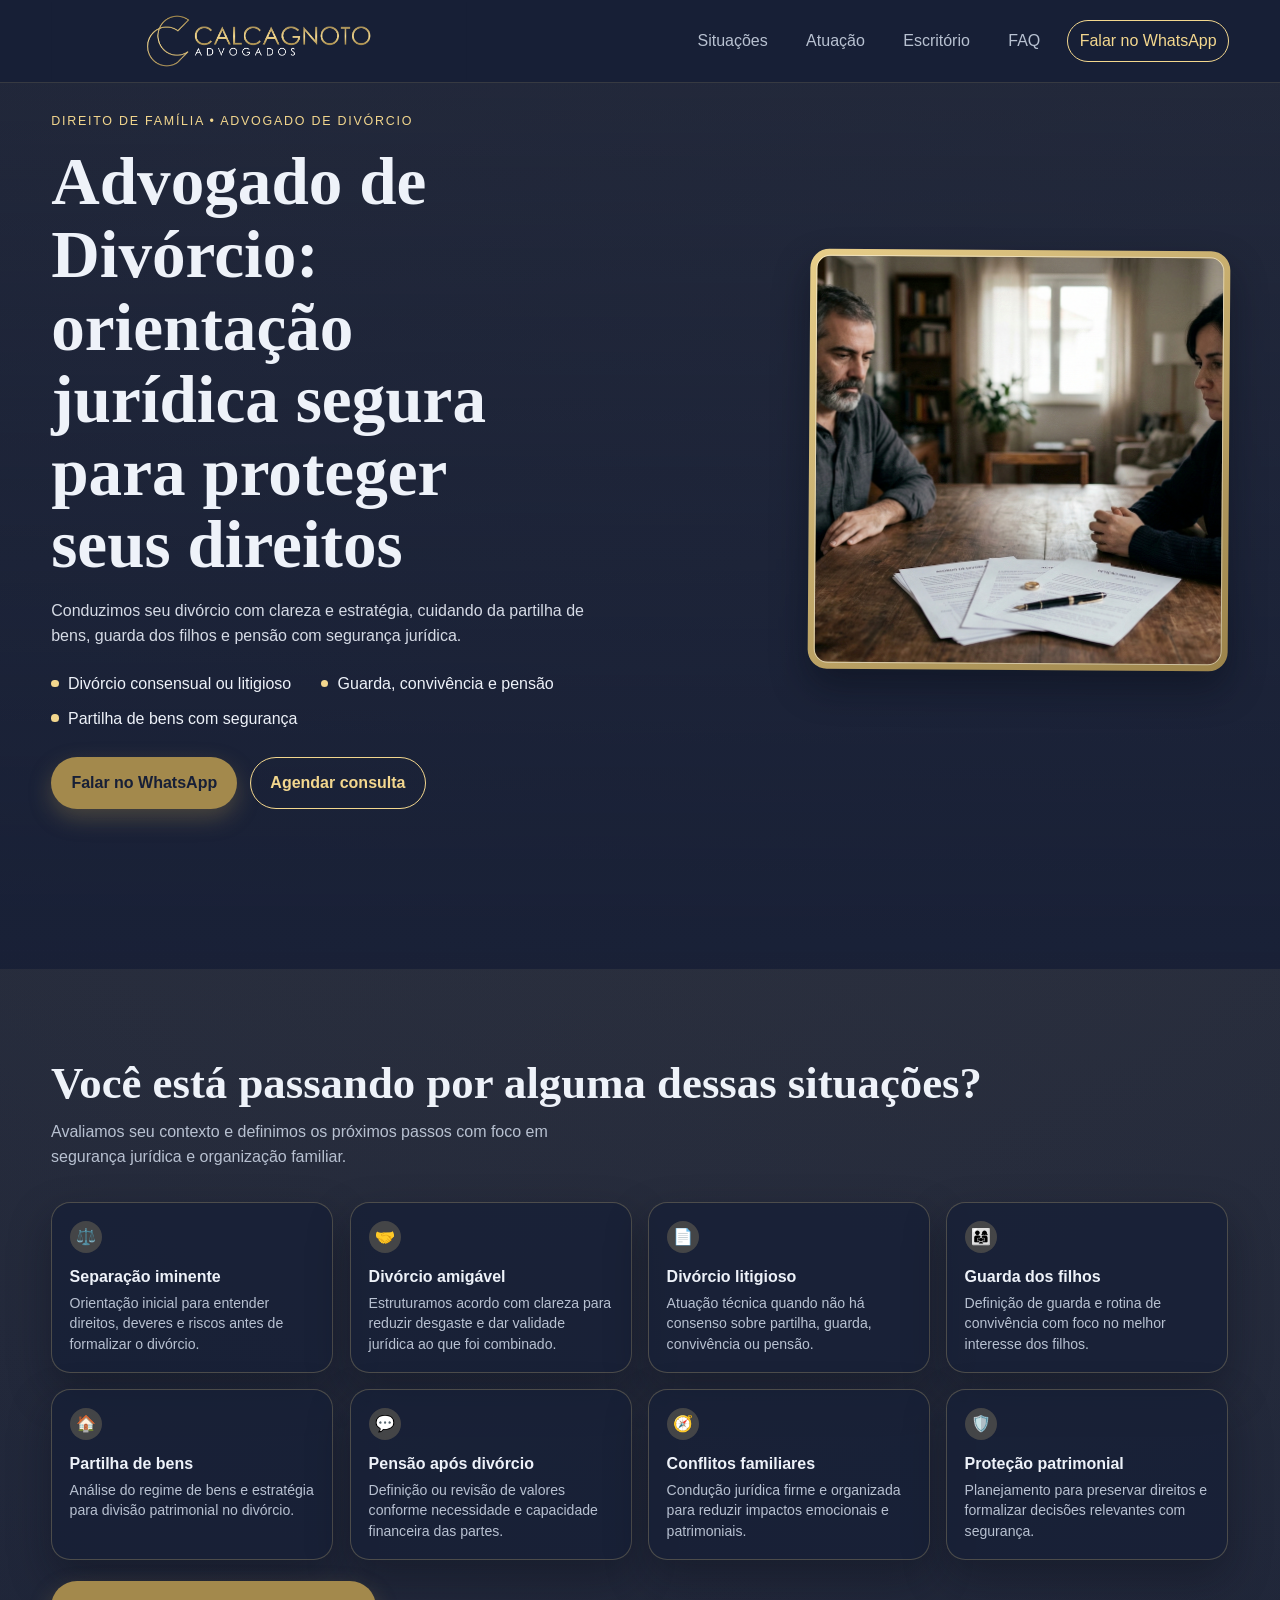
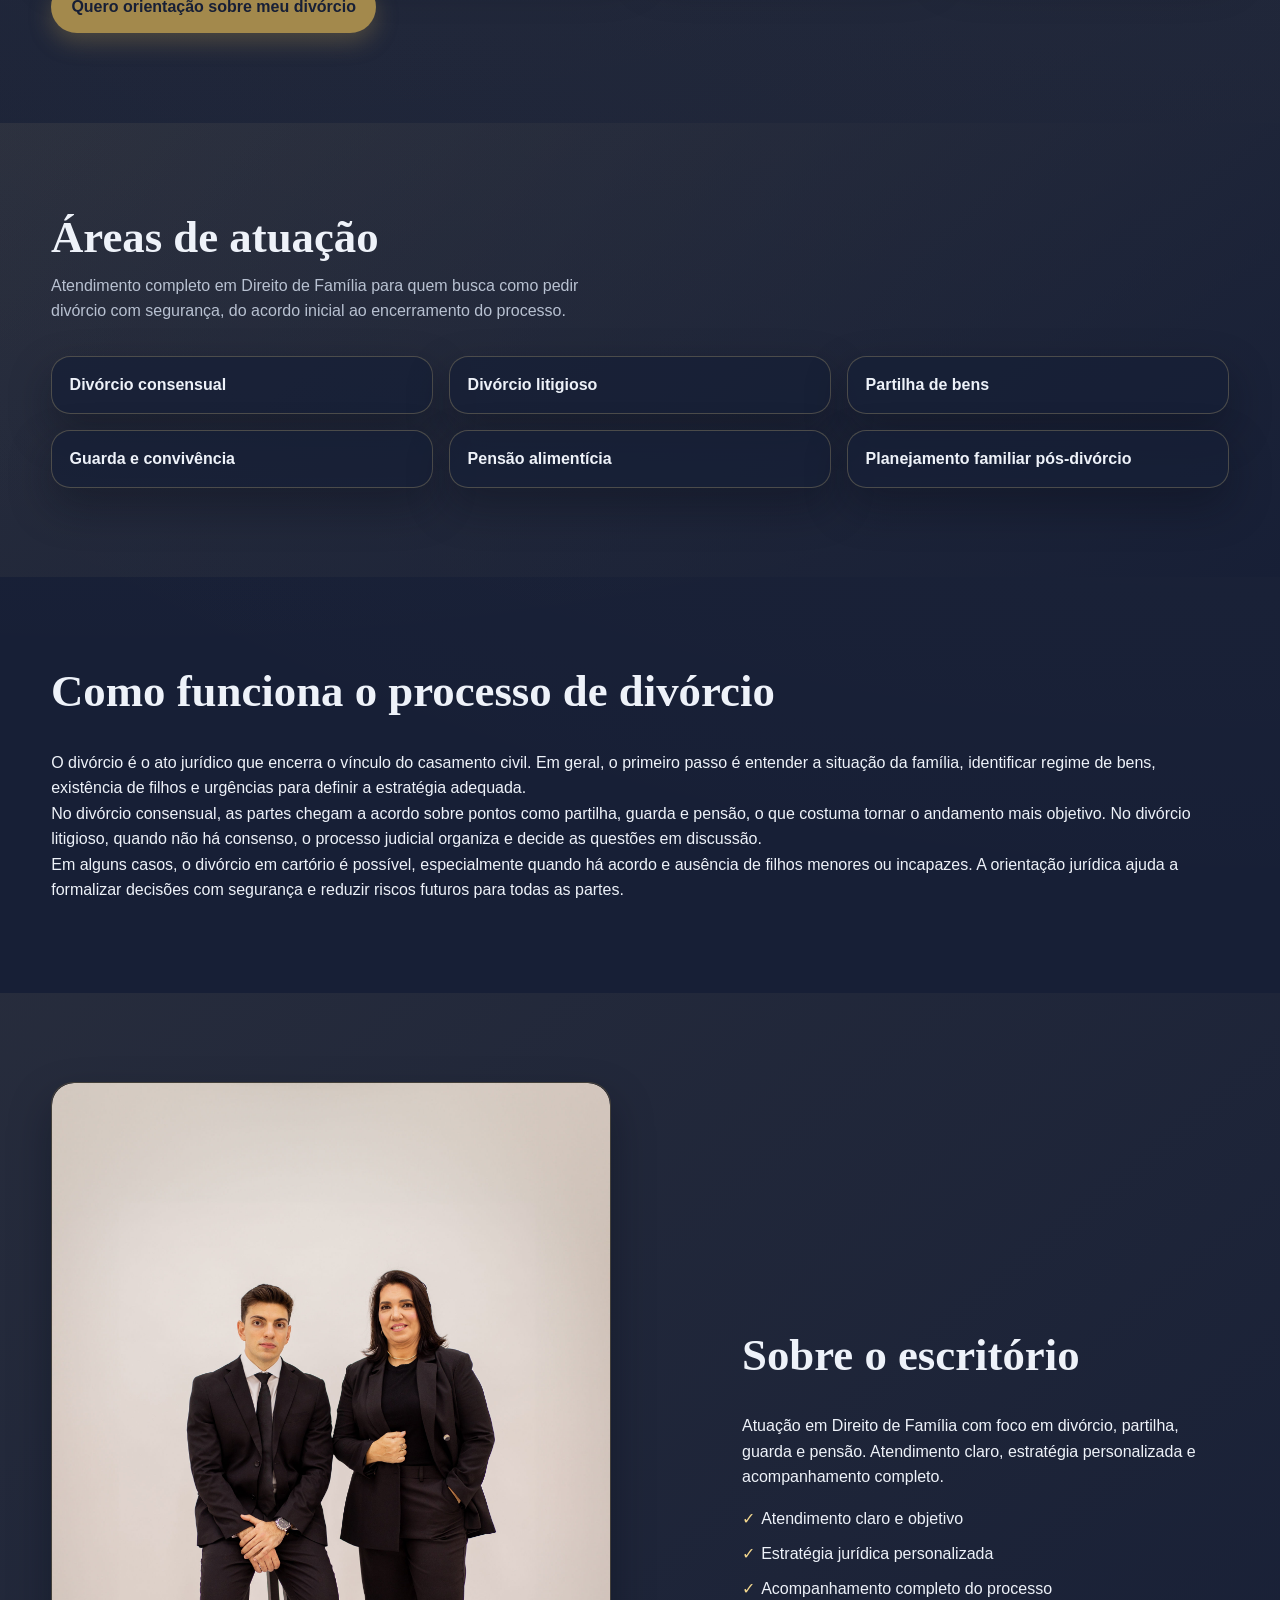
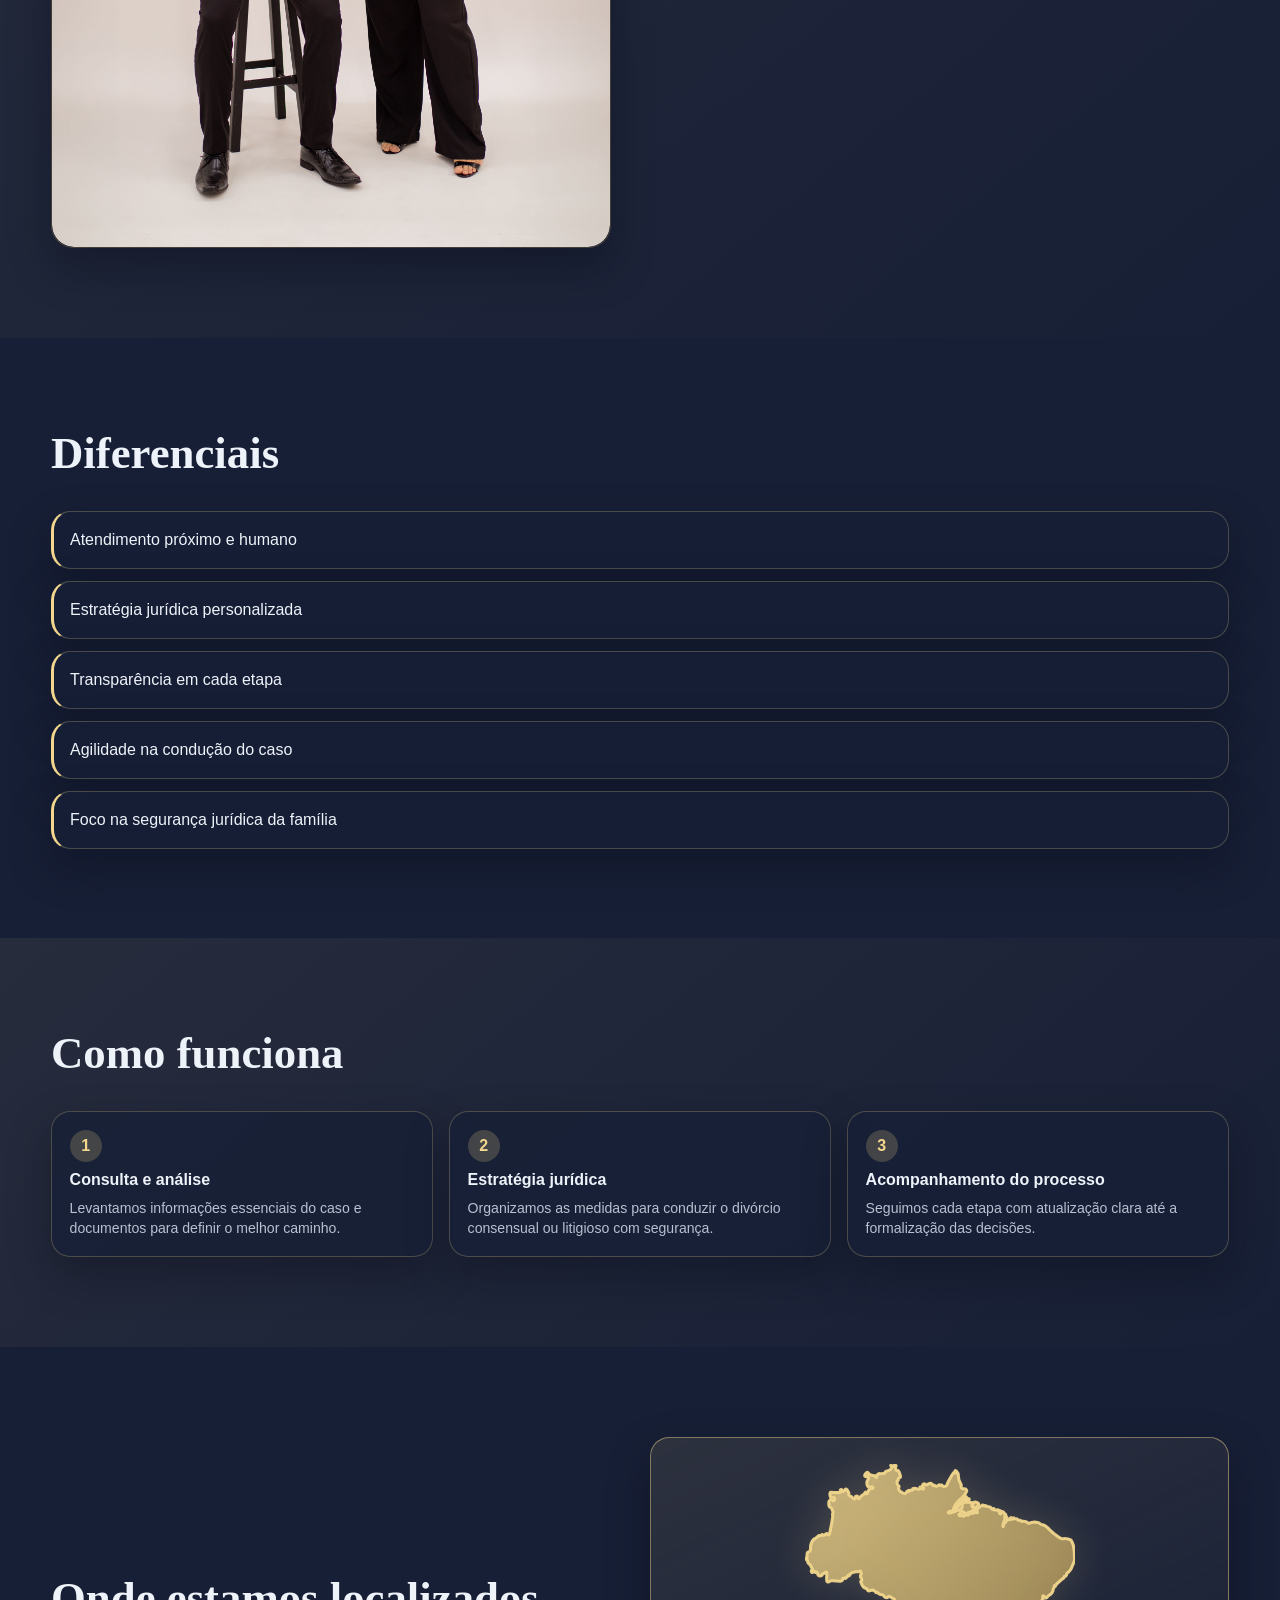
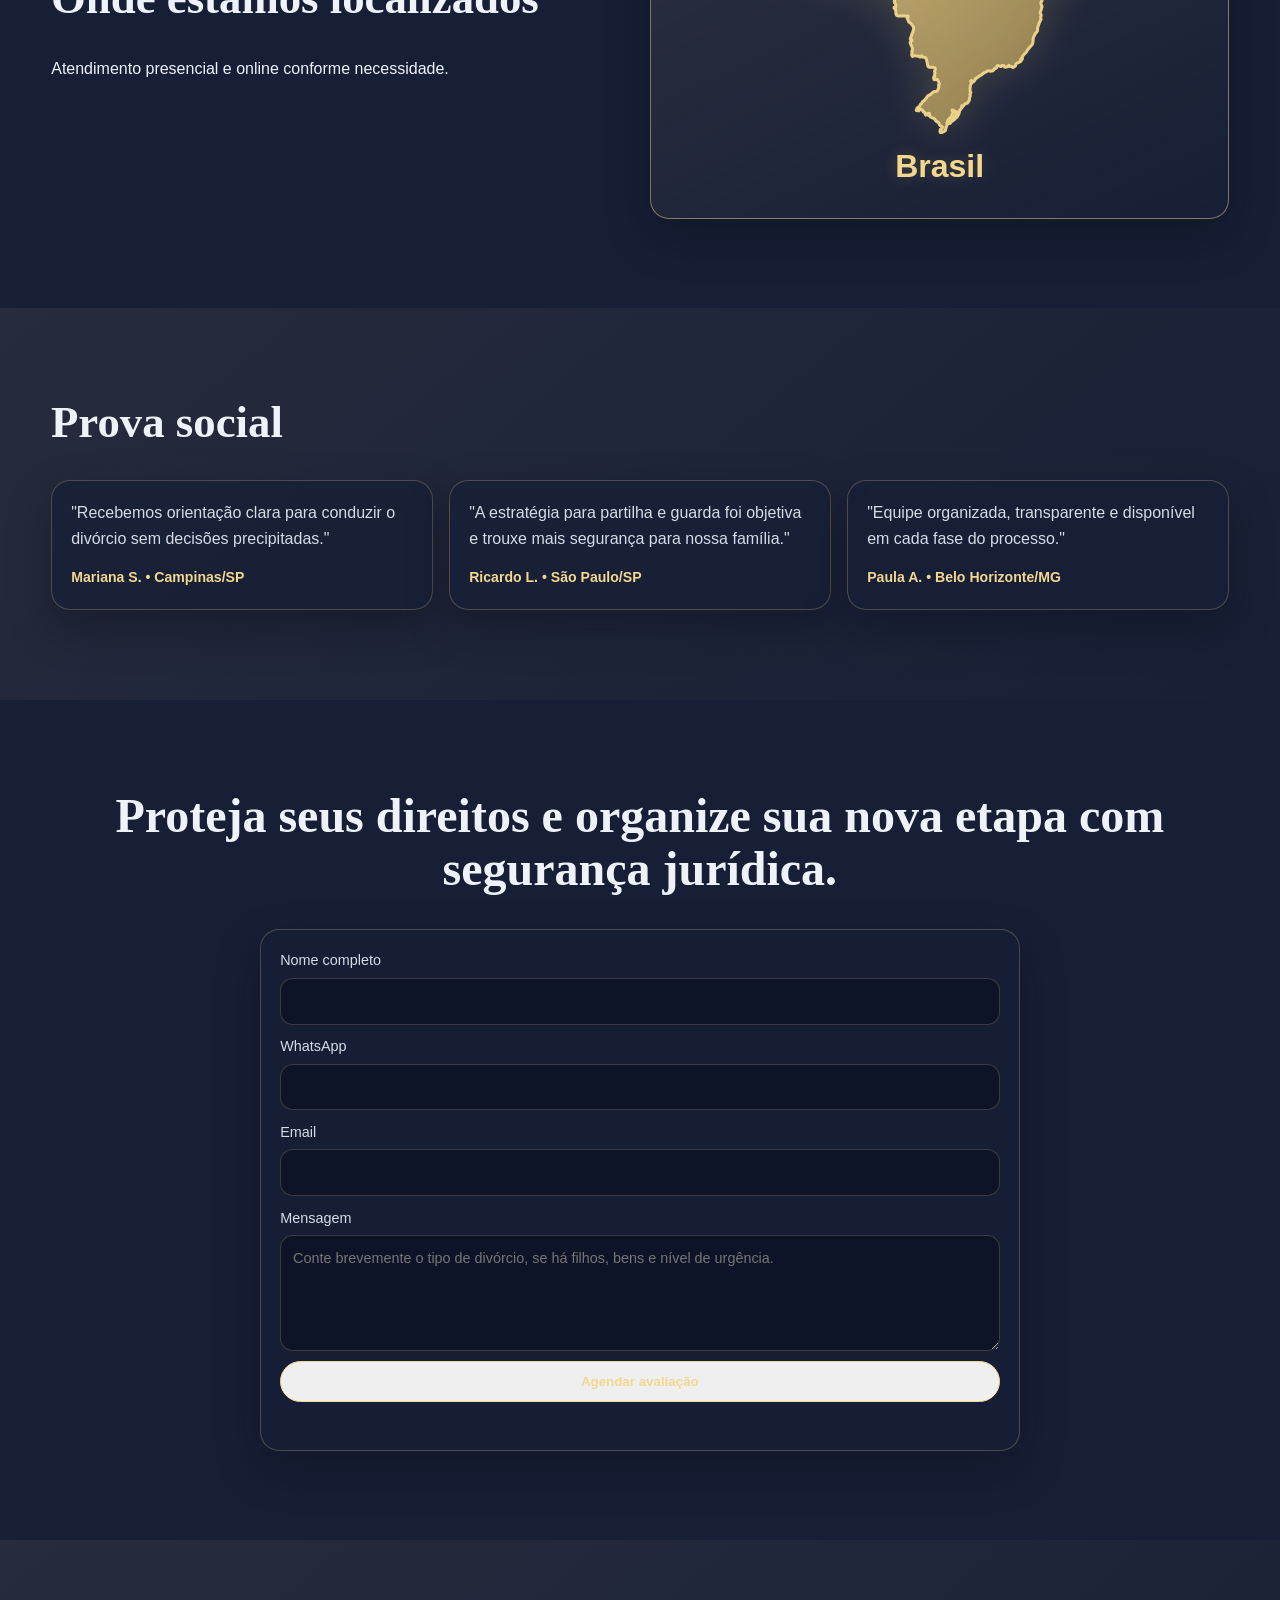
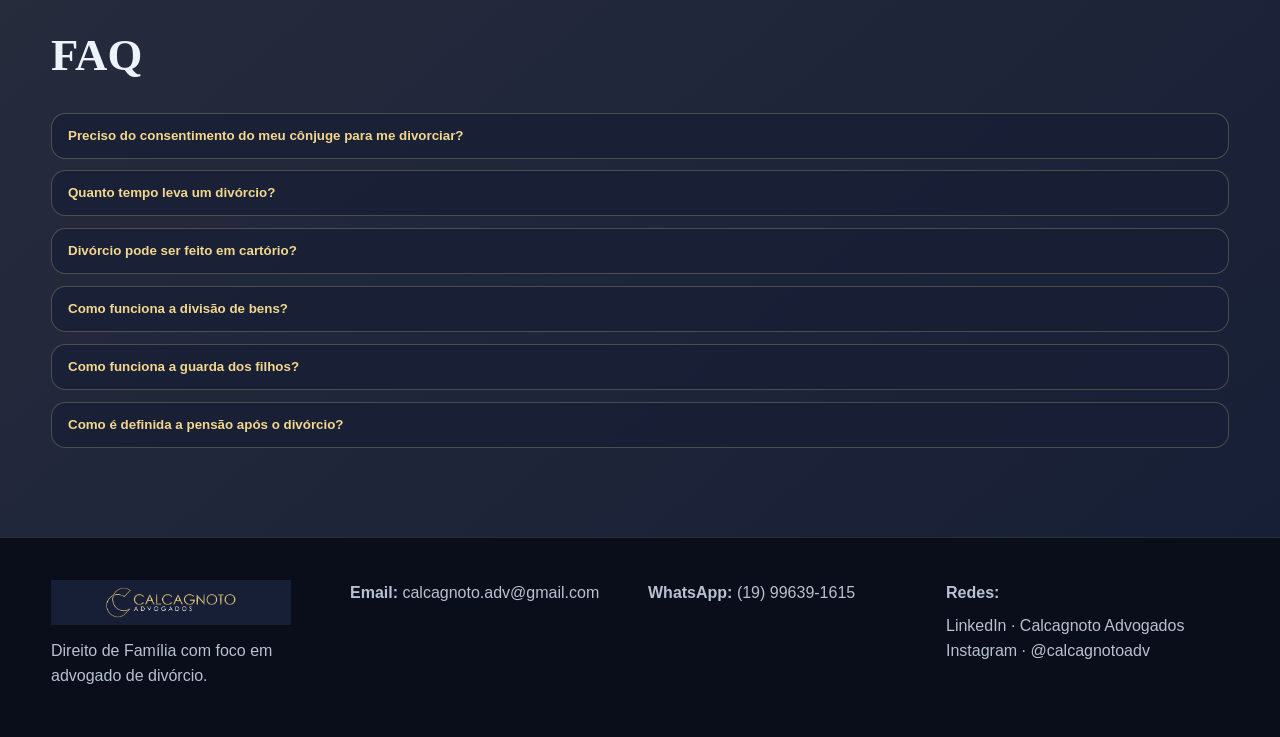
==== advogado-divorcio/index.html @ 90127b4d "feat: converter landing para advogado de divorcio" ====
<!DOCTYPE html>
<html lang="pt-BR">
<head>
  <meta charset="UTF-8" />
  <meta name="viewport" content="width=device-width, initial-scale=1.0" />
  <title>Advogado de Divórcio | Consensual e Litigioso | Calcagnoto Advogados</title>
  <meta name="description" content="Precisa de advogado de divórcio? Atuamos em divórcio consensual e litigioso, partilha de bens, guarda dos filhos e pensão. Orientação jurídica clara e estratégica." />
  <meta name="robots" content="index, follow" />
  <link rel="canonical" href="https://calcagnoto-pensao.vercel.app/advogado-divorcio" />

  <meta property="og:title" content="Advogado de Divórcio | Consensual e Litigioso | Calcagnoto Advogados" />
  <meta property="og:description" content="Precisa de advogado de divórcio? Atuamos em divórcio consensual e litigioso, partilha de bens, guarda dos filhos e pensão. Orientação jurídica clara e estratégica." />
  <meta property="og:type" content="website" />
  <meta property="og:url" content="https://calcagnoto-pensao.vercel.app/advogado-divorcio" />
  <meta property="og:site_name" content="Calcagnoto Advogados" />
  <meta property="og:image" content="https://calcagnoto-pensao.vercel.app/assets/og-logo.png?v=2" />
  <meta property="og:image:secure_url" content="https://calcagnoto-pensao.vercel.app/assets/og-logo.png?v=2" />
  <meta property="og:image:type" content="image/png" />
  <meta property="og:image:width" content="1200" />
  <meta property="og:image:height" content="630" />
  <meta property="og:image:alt" content="advogado de divórcio e direito de família" />

  <meta name="twitter:card" content="summary_large_image" />
  <meta name="twitter:title" content="Advogado de Divórcio | Consensual e Litigioso | Calcagnoto Advogados" />
  <meta name="twitter:description" content="Precisa de advogado de divórcio? Atuamos em divórcio consensual e litigioso, partilha de bens, guarda dos filhos e pensão. Orientação jurídica clara e estratégica." />
  <meta name="twitter:image" content="https://calcagnoto-pensao.vercel.app/assets/og-logo.png?v=2" />

  <script type="application/ld+json">
    {
      "@context": "https://schema.org",
      "@type": "LegalService",
      "name": "Calcagnoto Advogados",
      "url": "https://calcagnoto-pensao.vercel.app/advogado-divorcio",
      "image": "https://calcagnoto-pensao.vercel.app/assets/og-logo.png?v=2",
      "areaServed": "Brasil",
      "serviceType": [
        "Direito de Família",
        "Advogado de Divórcio"
      ],
      "telephone": "+55-19-99639-1615",
      "sameAs": [
        "https://www.linkedin.com/company/calcagnoto-advogados/",
        "https://www.instagram.com/calcagnotoadv/"
      ]
    }
  </script>
  <script type="application/ld+json">
    {
      "@context": "https://schema.org",
      "@type": "FAQPage",
      "mainEntity": [
        {
          "@type": "Question",
          "name": "Preciso do consentimento do meu cônjuge para me divorciar?",
          "acceptedAnswer": {
            "@type": "Answer",
            "text": "Não. No Brasil, ninguém é obrigado a permanecer casado. Mesmo sem acordo da outra parte, o divórcio pode ser solicitado judicialmente."
          }
        },
        {
          "@type": "Question",
          "name": "Quanto tempo leva um divórcio?",
          "acceptedAnswer": {
            "@type": "Answer",
            "text": "O prazo varia conforme o caso. Divórcio consensual costuma ser mais rápido, enquanto o litigioso pode levar mais tempo por envolver discussões sobre bens, guarda ou pensão."
          }
        },
        {
          "@type": "Question",
          "name": "Divórcio pode ser feito em cartório?",
          "acceptedAnswer": {
            "@type": "Answer",
            "text": "Sim, o divórcio em cartório é possível quando há consenso e não existem filhos menores ou incapazes. Ainda assim, a orientação jurídica ajuda a formalizar o acordo com segurança."
          }
        },
        {
          "@type": "Question",
          "name": "Como funciona a divisão de bens?",
          "acceptedAnswer": {
            "@type": "Answer",
            "text": "A partilha de bens no divórcio depende do regime de bens do casamento e do patrimônio adquirido. Cada situação exige análise documental e estratégia adequada."
          }
        },
        {
          "@type": "Question",
          "name": "Como funciona a guarda dos filhos?",
          "acceptedAnswer": {
            "@type": "Answer",
            "text": "A guarda dos filhos no divórcio é definida com foco no melhor interesse da criança. Podem ser fixadas regras de convivência, responsabilidades e rotina familiar."
          }
        },
        {
          "@type": "Question",
          "name": "Como é definida a pensão após o divórcio?",
          "acceptedAnswer": {
            "@type": "Answer",
            "text": "A pensão alimentícia após divórcio considera necessidade de quem recebe e possibilidade de quem paga. O valor pode ser definido por acordo ou decisão judicial."
          }
        }
      ]
    }
  </script>

  <link rel="icon" type="image/png" href="/assets/logo-c.png" />
  <link rel="shortcut icon" href="/assets/logo-c.png" />
  <link rel="apple-touch-icon" href="/assets/logo-c.png" />
  <link rel="stylesheet" href="/styles.css" />
</head>
<body>
  <header class="site-header" id="siteHeader">
    <div class="container header-inner">
      <a class="logo" href="#hero" aria-label="Calcagnoto Advogados">
        <img src="/assets/CAPA LOGO 1Ativo 4LOGO BRANCA FUNDO AZUL.png" alt="Calcagnoto Advogados" width="1501" height="280" onerror="this.onerror=null;this.src='/assets/logo-full.svg';" />
      </a>
      <button class="menu-toggle" id="menuToggle" aria-label="Abrir menu">Menu</button>
      <nav class="site-nav" id="siteNav" aria-label="Navegação principal">
        <a href="#situacoes">Situações</a>
        <a href="#atuacao">Atuação</a>
        <a href="#sobre">Escritório</a>
        <a href="#faq">FAQ</a>
        <a class="nav-cta" href="https://wa.me/5519996391615" target="_blank" rel="noopener">Falar no WhatsApp</a>
      </nav>
    </div>
  </header>

  <main>
    <section id="hero" class="hero section">
      <picture class="hero-media">
        <source type="image/webp" srcset="https://images.unsplash.com/photo-1454165804606-c3d57bc86b40?auto=format&fit=crop&w=1800&q=80&fm=webp" />
        <source type="image/jpeg" srcset="https://images.unsplash.com/photo-1454165804606-c3d57bc86b40?auto=format&fit=crop&w=1800&q=80" />
        <img src="https://images.unsplash.com/photo-1454165804606-c3d57bc86b40?auto=format&fit=crop&w=1800&q=80" alt="orientação jurídica para divórcio e partilha de bens" width="1800" height="1200" fetchpriority="high" decoding="async" />
      </picture>
      <div class="hero-overlay"></div>
      <div class="container hero-content">
        <div class="hero-copy">
          <p class="hero-kicker">Direito de Família • Advogado de Divórcio</p>
          <h1>Advogado de Divórcio: orientação jurídica segura para proteger seus direitos</h1>
          <p class="hero-subtitle">Conduzimos seu divórcio com clareza e estratégia, cuidando da partilha de bens, guarda dos filhos e pensão com segurança jurídica.</p>
          <ul class="hero-list">
            <li>Divórcio consensual ou litigioso</li>
            <li>Guarda, convivência e pensão</li>
            <li>Partilha de bens com segurança</li>
          </ul>
          <div class="hero-actions">
            <a class="btn btn-primary" href="https://wa.me/5519996391615" target="_blank" rel="noopener"><span>Falar no WhatsApp</span></a>
            <a class="btn btn-outline" href="#contato"><span>Agendar consulta</span></a>
          </div>
        </div>
        <aside class="hero-side">
          <img src="/assets/Divorcio.png" alt="consulta com advogado de divórcio e direito de família" width="1414" height="827" loading="lazy" decoding="async" onerror="this.onerror=null;this.src='/assets/foto-equipe.jpg';" />
        </aside>
      </div>
    </section>

    <section id="situacoes" class="section">
      <div class="container">
        <div class="section-head">
          <h2>Você está passando por alguma dessas situações?</h2>
          <p>Avaliamos seu contexto e definimos os próximos passos com foco em segurança jurídica e organização familiar.</p>
        </div>
        <div class="situations-grid">
          <article class="icon-card">
            <span>⚖️</span>
            <h3>Separação iminente</h3>
            <p>Orientação inicial para entender direitos, deveres e riscos antes de formalizar o divórcio.</p>
          </article>
          <article class="icon-card">
            <span>🤝</span>
            <h3>Divórcio amigável</h3>
            <p>Estruturamos acordo com clareza para reduzir desgaste e dar validade jurídica ao que foi combinado.</p>
          </article>
          <article class="icon-card">
            <span>📄</span>
            <h3>Divórcio litigioso</h3>
            <p>Atuação técnica quando não há consenso sobre partilha, guarda, convivência ou pensão.</p>
          </article>
          <article class="icon-card">
            <span>👨‍👩‍👧</span>
            <h3>Guarda dos filhos</h3>
            <p>Definição de guarda e rotina de convivência com foco no melhor interesse dos filhos.</p>
          </article>
          <article class="icon-card">
            <span>🏠</span>
            <h3>Partilha de bens</h3>
            <p>Análise do regime de bens e estratégia para divisão patrimonial no divórcio.</p>
          </article>
          <article class="icon-card">
            <span>💬</span>
            <h3>Pensão após divórcio</h3>
            <p>Definição ou revisão de valores conforme necessidade e capacidade financeira das partes.</p>
          </article>
          <article class="icon-card">
            <span>🧭</span>
            <h3>Conflitos familiares</h3>
            <p>Condução jurídica firme e organizada para reduzir impactos emocionais e patrimoniais.</p>
          </article>
          <article class="icon-card">
            <span>🛡️</span>
            <h3>Proteção patrimonial</h3>
            <p>Planejamento para preservar direitos e formalizar decisões relevantes com segurança.</p>
          </article>
        </div>
        <div class="section-cta">
          <a class="btn btn-primary" href="https://wa.me/5519996391615" target="_blank" rel="noopener"><span>Quero orientação sobre meu divórcio</span></a>
        </div>
      </div>
    </section>

    <section id="atuacao" class="section section-alt">
      <div class="container">
        <div class="section-head">
          <h2>Áreas de atuação</h2>
          <p>Atendimento completo em Direito de Família para quem busca como pedir divórcio com segurança, do acordo inicial ao encerramento do processo.</p>
        </div>
        <div class="services-grid">
          <article class="info-card"><h3>Divórcio consensual</h3></article>
          <article class="info-card"><h3>Divórcio litigioso</h3></article>
          <article class="info-card"><h3>Partilha de bens</h3></article>
          <article class="info-card"><h3>Guarda e convivência</h3></article>
          <article class="info-card"><h3>Pensão alimentícia</h3></article>
          <article class="info-card"><h3>Planejamento familiar pós-divórcio</h3></article>
        </div>
      </div>
    </section>

    <section id="como-funciona-divorcio" class="section">
      <div class="container">
        <div class="section-head">
          <h2>Como funciona o processo de divórcio</h2>
        </div>
        <p>O divórcio é o ato jurídico que encerra o vínculo do casamento civil. Em geral, o primeiro passo é entender a situação da família, identificar regime de bens, existência de filhos e urgências para definir a estratégia adequada.</p>
        <p>No divórcio consensual, as partes chegam a acordo sobre pontos como partilha, guarda e pensão, o que costuma tornar o andamento mais objetivo. No divórcio litigioso, quando não há consenso, o processo judicial organiza e decide as questões em discussão.</p>
        <p>Em alguns casos, o divórcio em cartório é possível, especialmente quando há acordo e ausência de filhos menores ou incapazes. A orientação jurídica ajuda a formalizar decisões com segurança e reduzir riscos futuros para todas as partes.</p>
      </div>
    </section>

    <section id="sobre" class="section section-alt">
      <div class="container about-grid">
        <div class="about-image">
          <img id="teamPhoto" src="/assets/foto-equipe.jpg" alt="advogado de divórcio e direito de família" width="1080" height="1080" loading="lazy" decoding="async" onerror="this.onerror=null;this.src='https://images.unsplash.com/photo-1521737604893-d14cc237f11d?auto=format&fit=crop&w=1080&q=80';" />
        </div>
        <div class="about-content">
          <div class="section-head">
            <h2>Sobre o escritório</h2>
          </div>
          <p>Atuação em Direito de Família com foco em divórcio, partilha, guarda e pensão. Atendimento claro, estratégia personalizada e acompanhamento completo.</p>
          <ul class="check-list">
            <li>Atendimento claro e objetivo</li>
            <li>Estratégia jurídica personalizada</li>
            <li>Acompanhamento completo do processo</li>
          </ul>
        </div>
      </div>
    </section>

    <section id="diferenciais" class="section">
      <div class="container">
        <div class="section-head">
          <h2>Diferenciais</h2>
        </div>
        <div class="vertical-list">
          <div class="vertical-item">Atendimento próximo e humano</div>
          <div class="vertical-item">Estratégia jurídica personalizada</div>
          <div class="vertical-item">Transparência em cada etapa</div>
          <div class="vertical-item">Agilidade na condução do caso</div>
          <div class="vertical-item">Foco na segurança jurídica da família</div>
        </div>
      </div>
    </section>

    <section id="processo" class="section section-alt">
      <div class="container">
        <div class="section-head">
          <h2>Como funciona</h2>
        </div>
        <div class="steps-grid">
          <article class="step-card">
            <span>1</span>
            <h3>Consulta e análise</h3>
            <p>Levantamos informações essenciais do caso e documentos para definir o melhor caminho.</p>
          </article>
          <article class="step-card">
            <span>2</span>
            <h3>Estratégia jurídica</h3>
            <p>Organizamos as medidas para conduzir o divórcio consensual ou litigioso com segurança.</p>
          </article>
          <article class="step-card">
            <span>3</span>
            <h3>Acompanhamento do processo</h3>
            <p>Seguimos cada etapa com atualização clara até a formalização das decisões.</p>
          </article>
        </div>
      </div>
    </section>

    <section id="abrangencia" class="section">
      <div class="container map-grid">
        <div>
          <div class="section-head">
            <h2>Onde estamos localizados</h2>
          </div>
          <p>Atendimento presencial e online conforme necessidade.</p>
        </div>
        <div class="map-card" aria-hidden="true">
          <img class="map-brasil-img" src="/assets/mapa-brasil.svg" alt="Mapa do Brasil em destaque dourado" width="420" height="420" loading="lazy" decoding="async" />
          <strong>Brasil</strong>
        </div>
      </div>
    </section>

    <section id="depoimentos" class="section section-alt">
      <div class="container">
        <div class="section-head">
          <h2>Prova social</h2>
        </div>
        <div class="testimonials-grid">
          <article class="testimonial-card"><p>"Recebemos orientação clara para conduzir o divórcio sem decisões precipitadas."</p><span>Mariana S. • Campinas/SP</span></article>
          <article class="testimonial-card"><p>"A estratégia para partilha e guarda foi objetiva e trouxe mais segurança para nossa família."</p><span>Ricardo L. • São Paulo/SP</span></article>
          <article class="testimonial-card"><p>"Equipe organizada, transparente e disponível em cada fase do processo."</p><span>Paula A. • Belo Horizonte/MG</span></article>
        </div>
      </div>
    </section>

    <section id="contato" class="section">
      <div class="container cta-final">
        <h2>Proteja seus direitos e organize sua nova etapa com segurança jurídica.</h2>
        <form class="contact-form" id="contactForm" novalidate>
          <label for="nome">Nome completo
            <input id="nome" type="text" name="nome" autocomplete="name" required />
          </label>

          <label for="telefone">WhatsApp
            <input id="telefone" type="tel" name="telefone" autocomplete="tel" required />
          </label>

          <label for="email">Email
            <input id="email" type="email" name="email" autocomplete="email" required />
          </label>

          <label for="mensagem">Mensagem
            <textarea id="mensagem" name="mensagem" rows="4" placeholder="Conte brevemente o tipo de divórcio, se há filhos, bens e nível de urgência."></textarea>
          </label>

          <button class="btn btn-outline" type="submit"><span>Agendar avaliação</span></button>
          <p class="form-feedback" id="formFeedback" role="status"></p>
        </form>
      </div>
    </section>

    <section id="faq" class="section section-alt">
      <div class="container">
        <div class="section-head">
          <h2>FAQ</h2>
        </div>
        <div class="faq-list">
          <article class="faq-item">
            <button class="faq-question" aria-expanded="false">Preciso do consentimento do meu cônjuge para me divorciar?</button>
            <div class="faq-answer"><p>Não. A legislação brasileira permite que qualquer pessoa peça o divórcio mesmo sem concordância da outra parte. Quando não há acordo, o caminho é o divórcio litigioso com condução judicial.</p></div>
          </article>
          <article class="faq-item">
            <button class="faq-question" aria-expanded="false">Quanto tempo leva um divórcio?</button>
            <div class="faq-answer"><p>O prazo depende da complexidade do caso e do nível de consenso entre as partes. Em geral, o divórcio consensual tende a ser mais rápido do que o litigioso.</p></div>
          </article>
          <article class="faq-item">
            <button class="faq-question" aria-expanded="false">Divórcio pode ser feito em cartório?</button>
            <div class="faq-answer"><p>Sim, o divórcio em cartório pode ocorrer quando existe acordo e não há filhos menores ou incapazes. Ainda assim, o suporte jurídico é importante para formalização correta.</p></div>
          </article>
          <article class="faq-item">
            <button class="faq-question" aria-expanded="false">Como funciona a divisão de bens?</button>
            <div class="faq-answer"><p>A partilha de bens no divórcio considera o regime de bens e a documentação de cada patrimônio. A análise técnica evita conflitos e reduz riscos de questionamentos futuros.</p></div>
          </article>
          <article class="faq-item">
            <button class="faq-question" aria-expanded="false">Como funciona a guarda dos filhos?</button>
            <div class="faq-answer"><p>A guarda dos filhos no divórcio é definida de acordo com o melhor interesse da criança. Também são ajustadas regras de convivência, responsabilidades e rotina familiar.</p></div>
          </article>
          <article class="faq-item">
            <button class="faq-question" aria-expanded="false">Como é definida a pensão após o divórcio?</button>
            <div class="faq-answer"><p>A pensão alimentícia após divórcio é calculada com base na necessidade de quem recebe e na possibilidade de quem paga. O valor pode ser fixado por acordo ou decisão judicial.</p></div>
          </article>
        </div>
      </div>
    </section>
  </main>

  <footer class="site-footer">
    <div class="container footer-grid">
      <div>
        <img class="footer-logo" src="/assets/CAPA LOGO 1Ativo 4LOGO BRANCA FUNDO AZUL.png" alt="Calcagnoto Advogados" width="1501" height="280" loading="lazy" decoding="async" onerror="this.onerror=null;this.src='/assets/logo-full.svg';" />
        <p>Direito de Família com foco em advogado de divórcio.</p>
      </div>
      <div>
        <p><strong>Email:</strong> <a href="mailto:calcagnoto.adv@gmail.com">calcagnoto.adv@gmail.com</a></p>
      </div>
      <div>
        <p><strong>WhatsApp:</strong> <a href="https://wa.me/5519996391615" target="_blank" rel="noopener">(19) 99639-1615</a></p>
      </div>
      <div>
        <p><strong>Redes:</strong></p>
        <a href="https://www.linkedin.com/company/calcagnoto-advogados/" target="_blank" rel="noopener">LinkedIn · Calcagnoto Advogados</a>
        <a href="https://www.instagram.com/calcagnotoadv/" target="_blank" rel="noopener">Instagram · @calcagnotoadv</a>
      </div>
    </div>
  </footer>

  <script src="/script.js"></script>
</body>
</html>
---- styles.css ----
:root {
  --blue-dark: #171f36;
  --gold-light: #f3d78e;
  --gold-dark: #a3894c;
  --white: #ffffff;
  --gray-soft: #d6dbe6;
  --text-main: #eef2f9;
  --text-muted: #b8c1d1;
  --card-bg: rgba(23, 31, 54, 0.78);
  --card-border: rgba(243, 215, 142, 0.24);
  --shadow-soft: 0 18px 42px rgba(7, 10, 22, 0.36);
}

* {
  box-sizing: border-box;
  margin: 0;
  padding: 0;
}

html {
  scroll-behavior: smooth;
}

body {
  font-family: "Segoe UI", "Helvetica Neue", Arial, sans-serif;
  color: var(--text-main);
  background:
    radial-gradient(circle at 10% -10%, rgba(243, 215, 142, 0.1), transparent 38%),
    radial-gradient(circle at 100% 0%, rgba(243, 215, 142, 0.08), transparent 35%),
    var(--blue-dark);
  line-height: 1.6;
}

a {
  color: inherit;
  text-decoration: none;
}

img {
  display: block;
  max-width: 100%;
}

.container {
  width: min(1180px, 92%);
  margin: 0 auto;
}

.section {
  padding: 5.6rem 0;
}

.section-alt {
  background: linear-gradient(140deg, rgba(243, 215, 142, 0.07), rgba(23, 31, 54, 0.95));
}

.section-head {
  margin-bottom: 2rem;
}

.section-head h2 {
  font-family: Georgia, "Times New Roman", serif;
  font-size: clamp(1.95rem, 4vw, 2.8rem);
  line-height: 1.14;
  margin-bottom: 0.6rem;
}

.section-head p {
  color: var(--text-muted);
  max-width: 64ch;
}

.site-header {
  position: fixed;
  top: 0;
  left: 0;
  right: 0;
  z-index: 90;
  background: var(--blue-dark);
  border-bottom: 1px solid rgba(243, 215, 142, 0.14);
}

.header-inner {
  min-height: 5.1rem;
  display: flex;
  align-items: center;
  justify-content: space-between;
  gap: 1rem;
}

.logo {
  display: inline-flex;
  align-items: center;
  line-height: 0;
}

.logo img {
  width: min(26rem, 56vw);
  height: auto;
  max-height: none;
  object-fit: contain;
  border-radius: 0;
}

.site-nav {
  display: flex;
  align-items: center;
  gap: 1rem;
}

.site-nav a {
  color: var(--text-muted);
  padding: 0.45rem 0.7rem;
  border-radius: 999px;
  transition: color 0.2s ease, transform 0.2s ease;
}

.site-nav a:hover {
  color: var(--white);
  transform: translateY(-1px);
}

.nav-cta {
  border: 1px solid var(--gold-light);
  color: var(--gold-light) !important;
}

.menu-toggle {
  display: none;
  border: 1px solid var(--card-border);
  background: transparent;
  color: var(--gold-light);
  border-radius: 999px;
  padding: 0.45rem 0.8rem;
}

.hero {
  position: relative;
  min-height: 100vh;
  display: grid;
  align-items: end;
  padding-top: 7rem;
  overflow: hidden;
}

.hero-media {
  position: absolute;
  inset: 0;
}

.hero-media img {
  width: 100%;
  height: 100%;
  object-fit: cover;
  transform: translateY(0) scale(1.02);
  will-change: transform;
}

.hero-overlay {
  position: absolute;
  inset: 0;
  background: linear-gradient(180deg, rgba(23, 31, 54, 0.55), rgba(23, 31, 54, 0.88));
}

.scroll-reveal {
  opacity: 0;
  transform: translateY(28px);
  transition: opacity 0.7s ease, transform 0.7s ease;
  transition-delay: var(--reveal-delay, 0ms);
  will-change: opacity, transform;
}

.scroll-reveal.is-visible {
  opacity: 1;
  transform: translateY(0);
}

.hero-content {
  position: relative;
  z-index: 2;
  padding-bottom: 4.4rem;
  display: grid;
  grid-template-columns: minmax(0, 1fr) minmax(260px, 420px);
  gap: 2rem;
  align-items: center;
}

.hero-copy {
  max-width: 720px;
}

.hero-kicker {
  text-transform: uppercase;
  letter-spacing: 0.14em;
  font-size: 0.78rem;
  color: var(--gold-light);
  margin-bottom: 0.9rem;
}

.hero h1 {
  font-family: Georgia, "Times New Roman", serif;
  font-size: clamp(2.1rem, 5.8vw, 4.2rem);
  line-height: 1.08;
  max-width: 13ch;
  margin-bottom: 1rem;
}

.hero-subtitle {
  color: var(--gray-soft);
  max-width: 62ch;
}

.hero-list {
  list-style: none;
  margin-top: 1.4rem;
  display: grid;
  grid-template-columns: repeat(2, minmax(0, 1fr));
  gap: 0.55rem 1.2rem;
  max-width: 520px;
}

.hero-list li {
  position: relative;
  padding-left: 1.05rem;
}

.hero-list li::before {
  content: "";
  width: 0.48rem;
  height: 0.48rem;
  border-radius: 50%;
  background: var(--gold-light);
  position: absolute;
  left: 0;
  top: 0.52rem;
}

.hero-actions {
  margin-top: 1.6rem;
  display: flex;
  flex-wrap: wrap;
  gap: 0.8rem;
}

.hero-side {
  justify-self: end;
  width: min(100%, 420px);
  aspect-ratio: 1 / 1;
  padding: 0.4rem;
  border-radius: 1.2rem;
  background: linear-gradient(145deg, rgba(243, 215, 142, 0.95), rgba(163, 137, 76, 0.95));
  box-shadow: 0 18px 36px rgba(7, 10, 22, 0.45);
  transform: rotate(0.4deg);
}

.hero-side img {
  width: 100%;
  height: 100%;
  border-radius: 0.88rem;
  border: 1px solid rgba(255, 255, 255, 0.46);
  object-fit: cover;
  object-position: center;
}

.btn {
  position: relative;
  display: inline-flex;
  align-items: center;
  justify-content: center;
  border-radius: 999px;
  padding: 0.75rem 1.2rem;
  font-weight: 700;
  border: 1px solid transparent;
  overflow: hidden;
  transition: transform 0.25s ease, box-shadow 0.25s ease;
}

.btn::before {
  content: "";
  position: absolute;
  inset: 0;
  transform: translateX(-100%);
  transition: transform 0.28s ease;
}

.btn span {
  position: relative;
  z-index: 1;
}

.btn:hover {
  transform: translateY(-1px);
}

.btn:hover::before {
  transform: translateX(0);
}

.btn-primary {
  background: var(--gold-dark);
  color: var(--blue-dark);
  box-shadow: 0 9px 22px rgba(163, 137, 76, 0.34);
}

.btn-primary::before {
  background: rgba(255, 255, 255, 0.22);
}

.btn-outline {
  border-color: var(--gold-light);
  color: var(--gold-light);
}

.btn-outline::before {
  background: rgba(243, 215, 142, 0.18);
}

.btn-large {
  font-size: 1.04rem;
  padding: 0.9rem 1.7rem;
}

.situations-grid,
.services-grid,
.testimonials-grid {
  display: grid;
  gap: 1rem;
}

.situations-grid {
  grid-template-columns: repeat(4, minmax(0, 1fr));
}

.services-grid {
  grid-template-columns: repeat(3, minmax(0, 1fr));
}

.testimonials-grid {
  grid-template-columns: repeat(3, minmax(0, 1fr));
}

.icon-card,
.info-card,
.testimonial-card,
.step-card,
.vertical-item,
.map-card,
.contact-form {
  background: var(--card-bg);
  border: 1px solid var(--card-border);
  border-radius: 1.2rem;
  box-shadow: var(--shadow-soft);
}

.icon-card,
.info-card,
.step-card {
  padding: 1.1rem;
}

.icon-card {
  display: grid;
  align-content: start;
  gap: 0.35rem;
}

.icon-card span {
  display: inline-flex;
  width: 2rem;
  height: 2rem;
  align-items: center;
  justify-content: center;
  border-radius: 50%;
  background: rgba(243, 215, 142, 0.2);
  margin-bottom: 0.55rem;
}

.icon-card h3,
.info-card h3,
.step-card h3 {
  font-size: 1rem;
  line-height: 1.28;
}

.icon-card p {
  color: var(--text-muted);
  font-size: 0.88rem;
  line-height: 1.45;
}

.step-card p {
  margin-top: 0.45rem;
  color: var(--text-muted);
  font-size: 0.88rem;
  line-height: 1.45;
}

.section-cta {
  margin-top: 1.35rem;
}

.about-grid {
  display: grid;
  grid-template-columns: minmax(0, 1.15fr) minmax(0, 0.85fr);
  gap: 2rem;
  align-items: center;
}

.about-image,
.about-image img {
  border-radius: 1.4rem;
}

.about-image {
  position: relative;
  aspect-ratio: 2192 / 3000;
  width: min(100%, 560px);
  justify-self: start;
  border: 1px solid var(--card-border);
  overflow: hidden;
  background: rgba(10, 14, 29, 0.9);
  box-shadow: 0 20px 42px rgba(5, 9, 20, 0.35);
}

.about-image > img {
  width: 100%;
  height: 100%;
  min-height: 0;
  object-fit: cover;
  object-position: center;
}

.about-content p {
  margin-bottom: 1rem;
}

.check-list {
  list-style: none;
  display: grid;
  gap: 0.6rem;
}

.check-list li {
  position: relative;
  padding-left: 1.2rem;
}

.check-list li::before {
  content: "✓";
  color: var(--gold-light);
  position: absolute;
  left: 0;
}

.vertical-list {
  display: grid;
  gap: 0.75rem;
}

.vertical-item {
  padding: 0.95rem 1rem;
  border-left: 3px solid var(--gold-light);
}

.steps-grid {
  display: grid;
  grid-template-columns: repeat(3, minmax(0, 1fr));
  gap: 1rem;
}

.step-card span {
  display: inline-flex;
  width: 2rem;
  height: 2rem;
  border-radius: 50%;
  align-items: center;
  justify-content: center;
  background: rgba(243, 215, 142, 0.2);
  color: var(--gold-light);
  margin-bottom: 0.55rem;
  font-weight: 700;
}

.map-grid {
  display: grid;
  grid-template-columns: 1fr 1fr;
  gap: 1.2rem;
  align-items: center;
}

.map-card {
  display: grid;
  place-items: center;
  padding: 1.6rem 1.2rem;
  color: var(--gold-light);
  background: linear-gradient(155deg, rgba(243, 215, 142, 0.1), rgba(23, 31, 54, 0.95));
  border-color: rgba(243, 215, 142, 0.46);
}

.map-card svg,
.map-brasil-img {
  width: min(270px, 84%);
  height: auto;
  filter: drop-shadow(0 0 20px rgba(243, 215, 142, 0.22));
}

.map-card strong {
  margin-top: 0.45rem;
  font-size: 2rem;
  font-weight: 700;
  color: var(--gold-light);
  text-shadow: 0 0 16px rgba(243, 215, 142, 0.2);
}

.testimonial-card {
  padding: 1.2rem;
}

.testimonial-card p {
  margin-bottom: 0.8rem;
  color: var(--gray-soft);
}

.testimonial-card span {
  color: var(--gold-light);
  font-weight: 600;
  font-size: 0.88rem;
}

.cta-final {
  text-align: center;
  display: grid;
  gap: 1rem;
}

.cta-final h2 {
  font-family: Georgia, "Times New Roman", serif;
  font-size: clamp(1.9rem, 4.3vw, 3rem);
  line-height: 1.1;
}

.contact-form {
  margin: 1.1rem auto 0;
  width: min(760px, 100%);
  padding: 1.2rem;
  display: grid;
  gap: 0.65rem;
  text-align: left;
}

.contact-form label {
  display: grid;
  gap: 0.35rem;
  color: var(--gray-soft);
  font-size: 0.9rem;
}

.contact-form input,
.contact-form textarea {
  border-radius: 0.8rem;
  border: 1px solid rgba(243, 215, 142, 0.2);
  background: rgba(15, 20, 39, 0.9);
  color: var(--white);
  padding: 0.68rem 0.74rem;
  font: inherit;
}

.contact-form input:focus,
.contact-form textarea:focus {
  outline: 2px solid rgba(243, 215, 142, 0.35);
}

.form-feedback {
  min-height: 1.1rem;
  font-size: 0.82rem;
  color: var(--gold-light);
}

.faq-list {
  display: grid;
  gap: 0.75rem;
}

.faq-item {
  border: 1px solid var(--card-border);
  border-radius: 0.9rem;
  background: rgba(23, 31, 54, 0.7);
  overflow: hidden;
}

.faq-question {
  width: 100%;
  text-align: left;
  border: 0;
  background: transparent;
  color: var(--gold-light);
  font-weight: 700;
  padding: 0.9rem 1rem;
  cursor: pointer;
}

.faq-answer {
  max-height: 0;
  overflow: hidden;
  opacity: 0;
  padding: 0 1rem;
  transition: max-height 0.32s ease, opacity 0.3s ease;
}

.faq-item.open .faq-answer {
  opacity: 1;
  padding-bottom: 0.9rem;
}

.site-footer {
  border-top: 1px solid rgba(243, 215, 142, 0.16);
  background: rgba(9, 12, 24, 0.92);
  padding: 2.6rem 0;
}

.footer-grid {
  display: grid;
  grid-template-columns: repeat(4, minmax(0, 1fr));
  gap: 1rem;
}

.site-footer h3 {
  font-family: Georgia, "Times New Roman", serif;
  margin-bottom: 0.6rem;
}

.footer-logo {
  width: auto;
  height: 2.8rem;
  margin-bottom: 0.8rem;
  border-radius: 0;
}

.site-footer p,
.site-footer a {
  color: var(--text-muted);
  margin-bottom: 0.45rem;
}

@media (max-width: 1180px) {
  .hero-content {
    grid-template-columns: minmax(0, 1fr) minmax(240px, 340px);
    gap: 1.3rem;
  }

  .hero-side {
    width: min(100%, 340px);
  }
}

@media (prefers-reduced-motion: reduce) {
  .scroll-reveal,
  .scroll-reveal.is-visible {
    opacity: 1;
    transform: none;
    transition: none;
  }

  .hero-media img {
    transform: none;
  }
}

@media (max-width: 980px) {
  .services-grid,
  .testimonials-grid,
  .steps-grid,
  .footer-grid {
    grid-template-columns: repeat(2, minmax(0, 1fr));
  }

  .situations-grid {
    grid-template-columns: repeat(3, minmax(0, 1fr));
  }

  .about-grid,
  .map-grid {
    grid-template-columns: 1fr;
  }

  .about-image {
    width: min(100%, 500px);
    justify-self: center;
  }

}

@media (max-width: 760px) {
  .header-inner {
    min-height: 5.6rem;
  }

  .menu-toggle {
    display: inline-flex;
  }

  .logo img {
    width: min(17rem, 72vw);
    max-height: none;
  }

  .site-nav {
    position: absolute;
    top: 100%;
    right: 4%;
    left: 4%;
    border-radius: 1rem;
    border: 1px solid var(--card-border);
    background: var(--blue-dark);
    padding: 0.7rem;
    display: none;
    flex-direction: column;
    align-items: flex-start;
  }

  .site-nav.open {
    display: flex;
  }

  .site-nav a {
    width: 100%;
  }

  .hero {
    min-height: auto;
    padding-top: 8.2rem;
  }

  .hero-content {
    grid-template-columns: 1fr;
    padding-top: 1rem;
    padding-bottom: 3rem;
    gap: 1rem;
  }

  .hero-copy {
    padding-top: 0.6rem;
  }

  .hero-kicker {
    display: none;
  }

  .hero-side {
    justify-self: center;
    width: min(82vw, 320px);
    transform: none;
  }

  .hero-list {
    grid-template-columns: 1fr;
  }

  .hero-actions {
    flex-direction: column;
    align-items: flex-start;
  }

  .hero-actions .btn,
  .section-cta .btn,
  .cta-final .btn,
  .contact-form .btn-outline {
    width: 100%;
  }

  .situations-grid {
    grid-template-columns: repeat(2, minmax(0, 1fr));
  }

  .services-grid,
  .testimonials-grid,
  .steps-grid,
  .footer-grid {
    grid-template-columns: 1fr;
  }

  .map-card svg,
  .map-brasil-img {
    width: min(230px, 82%);
  }

  .map-card strong {
    font-size: 1.65rem;
  }
}

@media (max-width: 420px) {
  .section {
    padding: 4.6rem 0;
  }

  .hero h1 {
    font-size: 1.95rem;
  }

  .situations-grid {
    gap: 0.7rem;
  }

  .icon-card,
  .info-card,
  .step-card,
  .testimonial-card {
    padding: 0.9rem;
  }

}
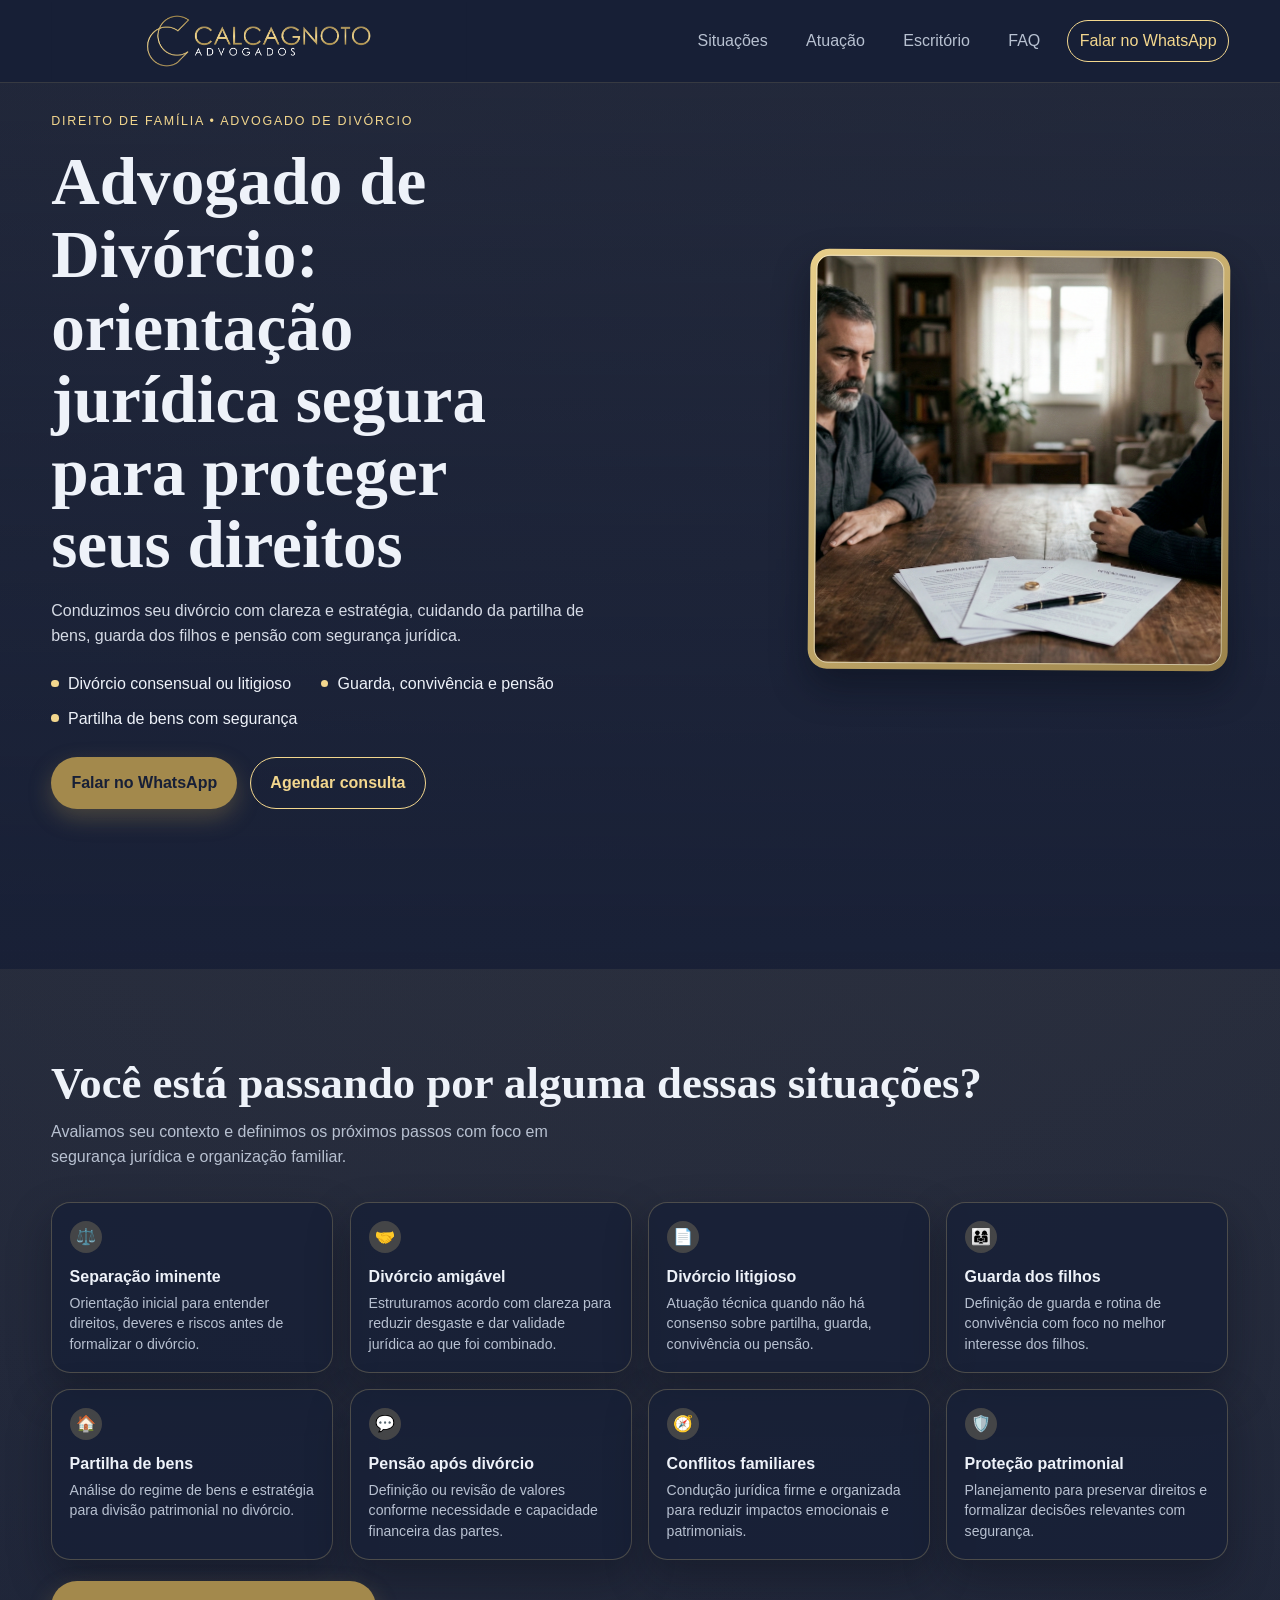
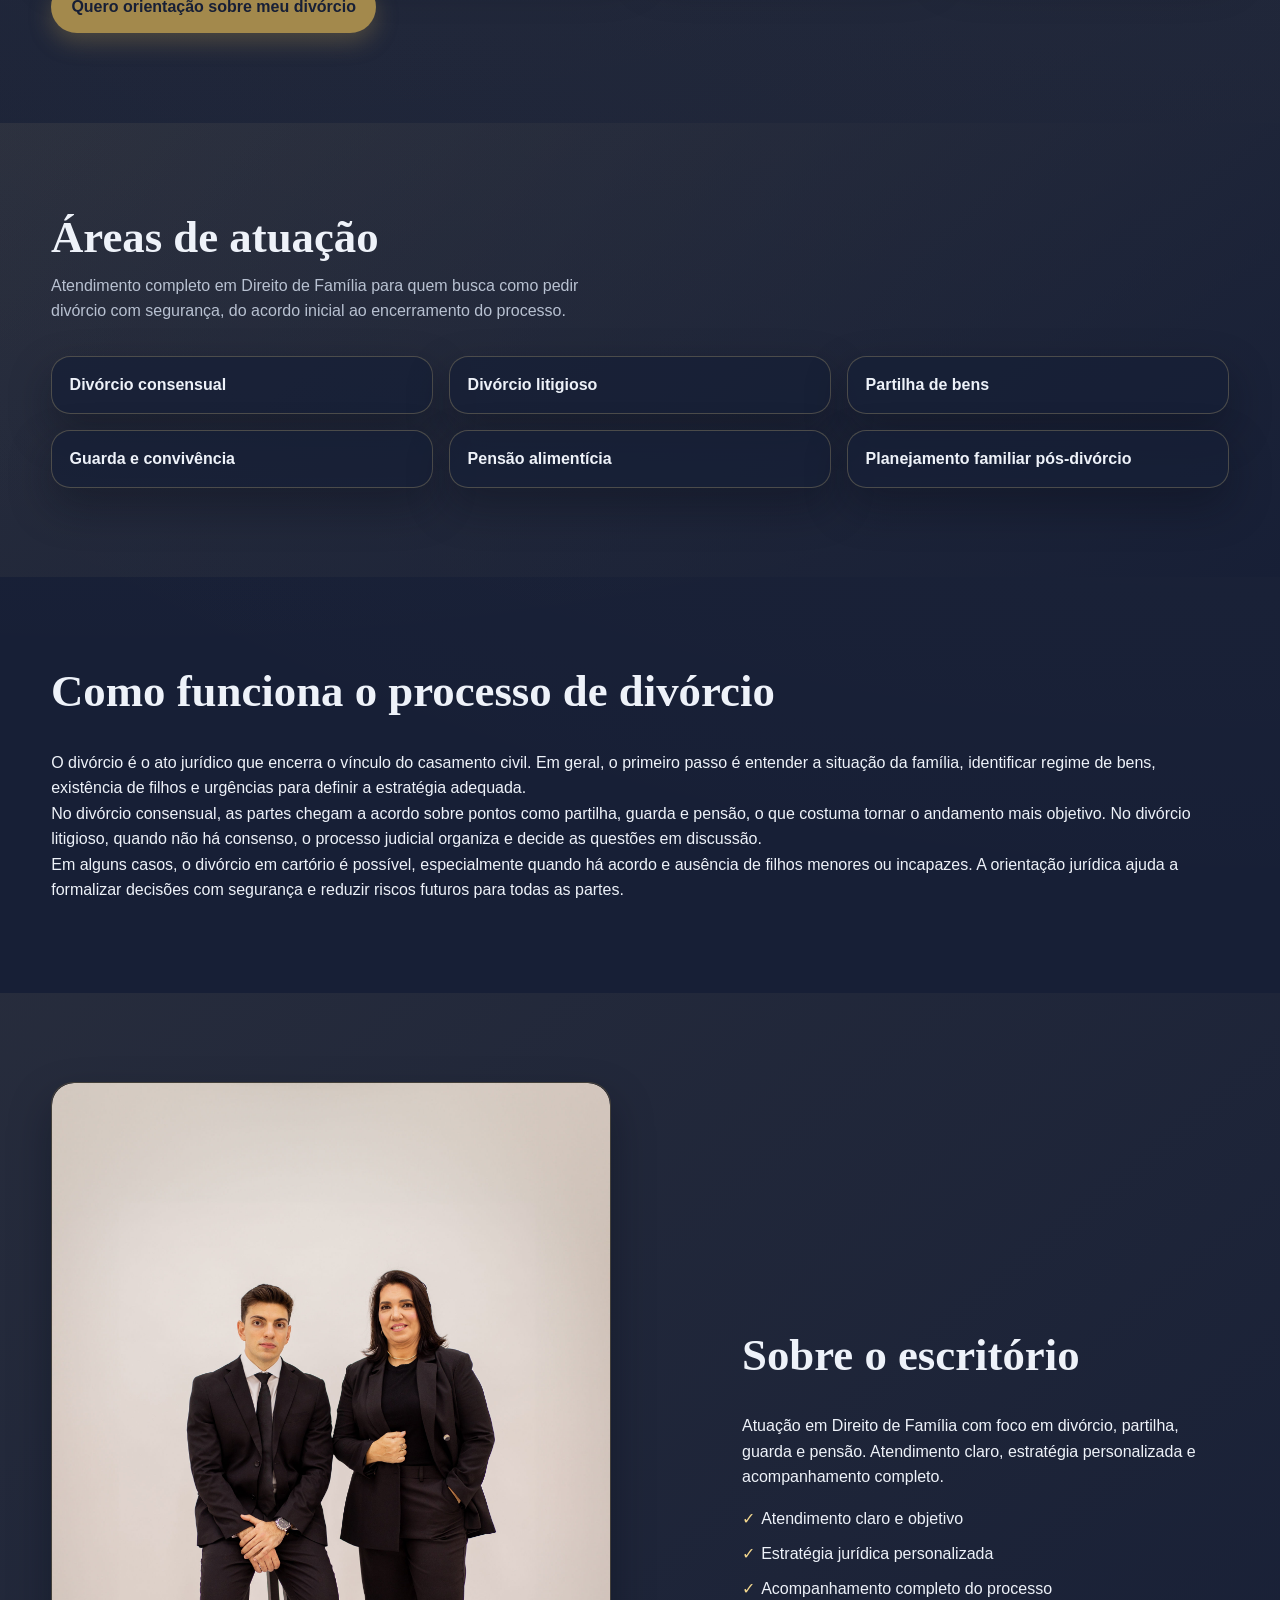
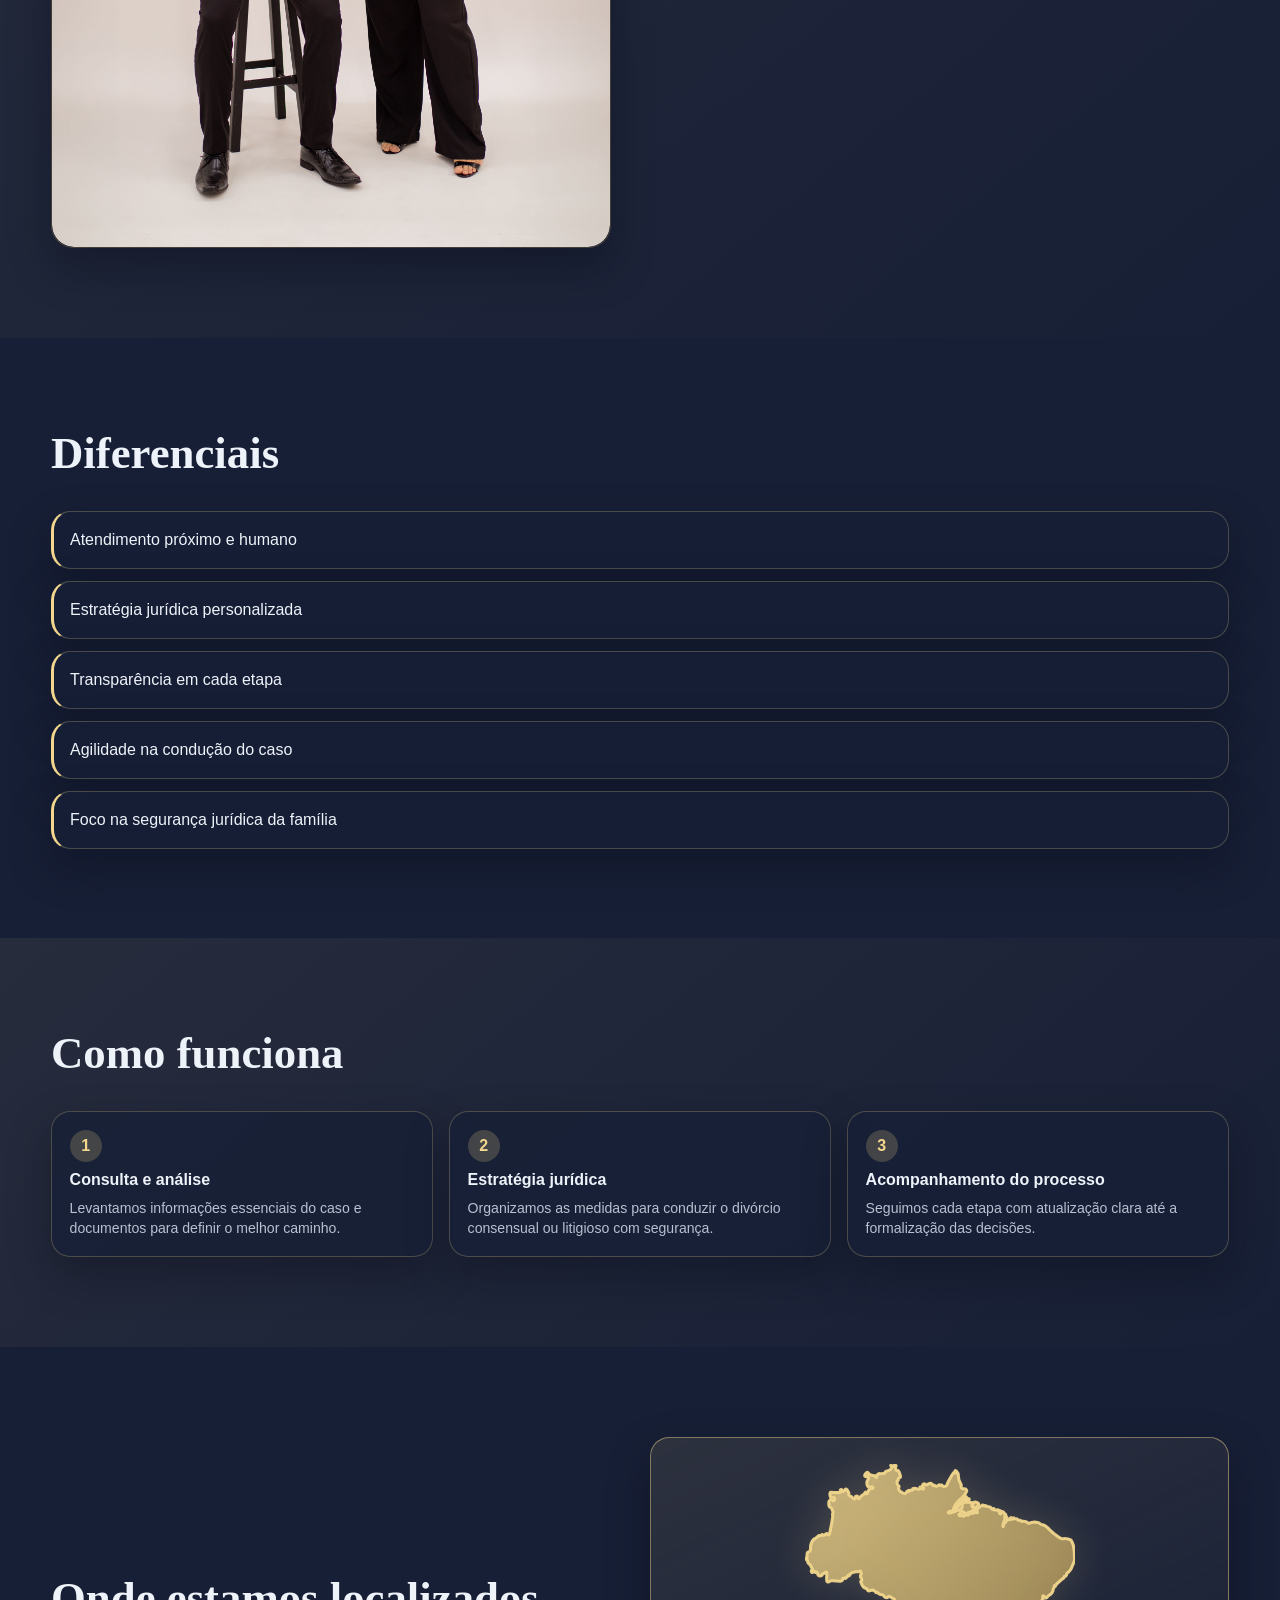
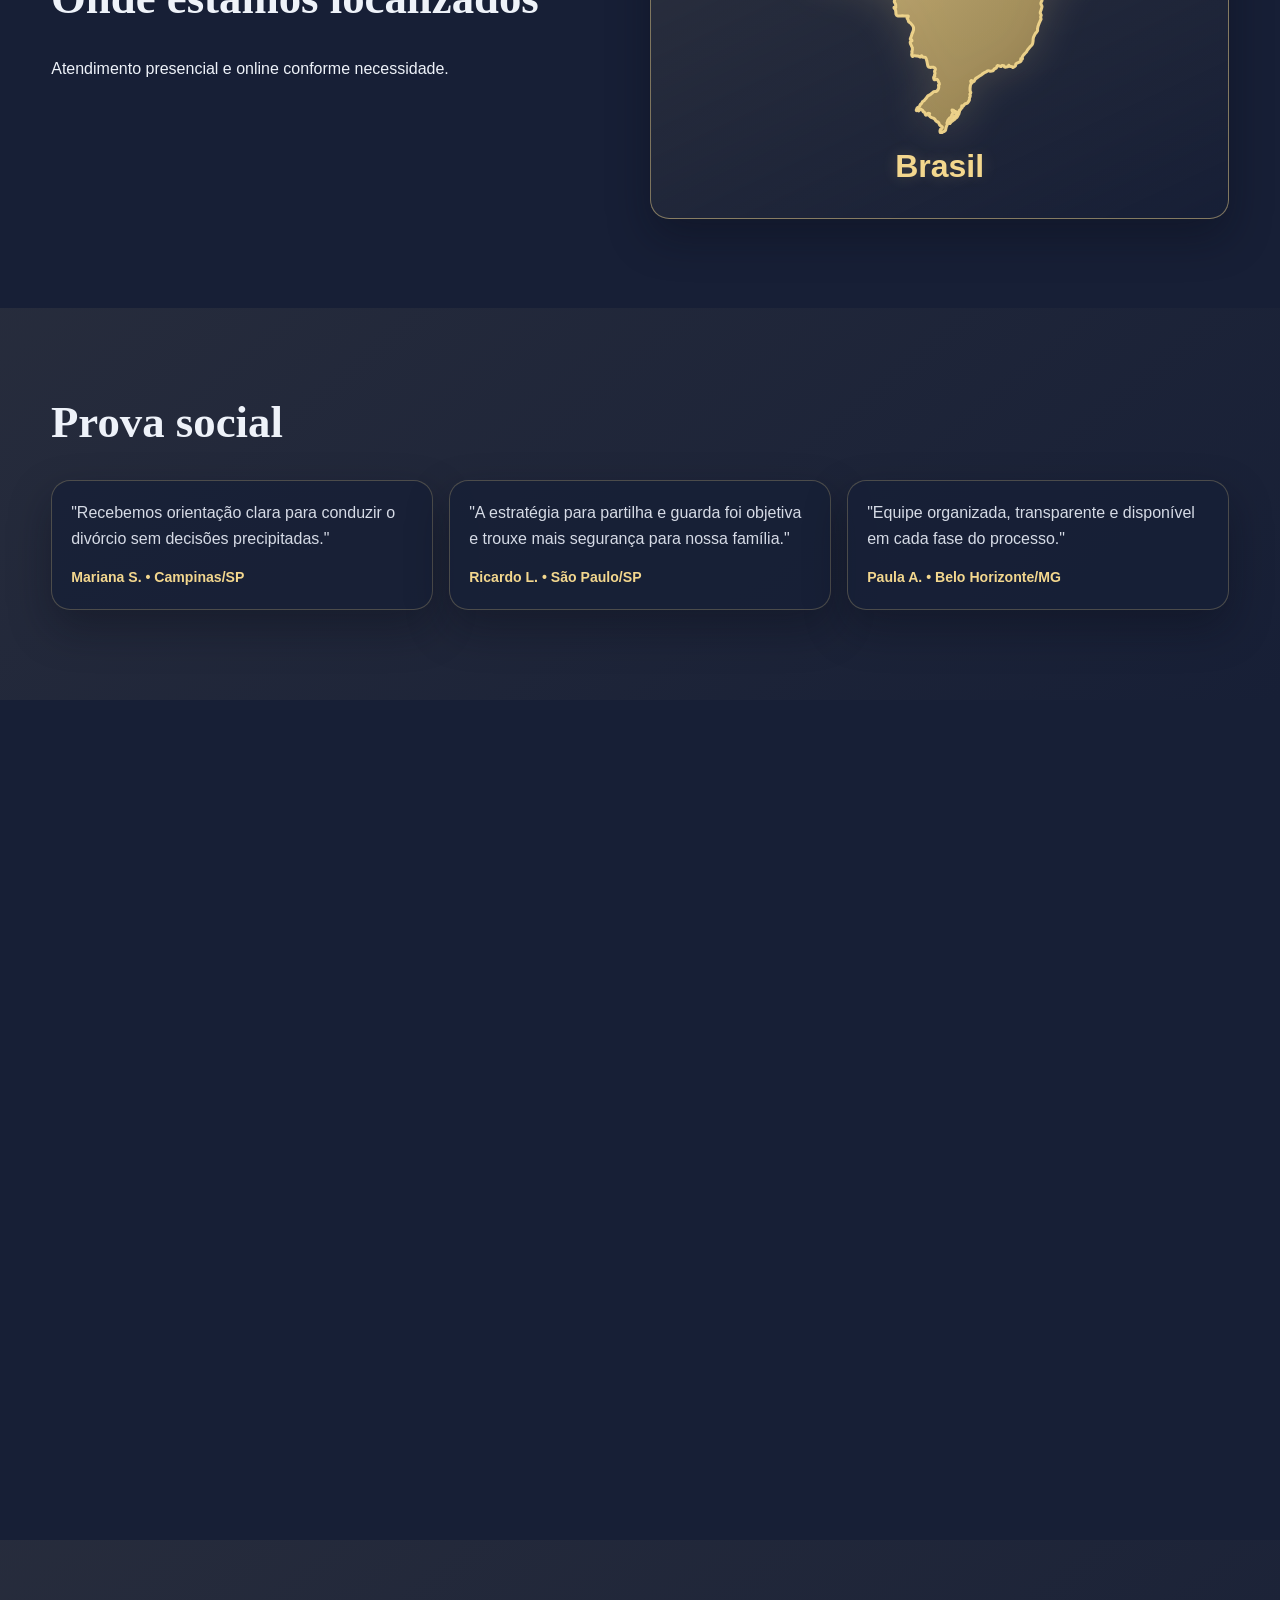
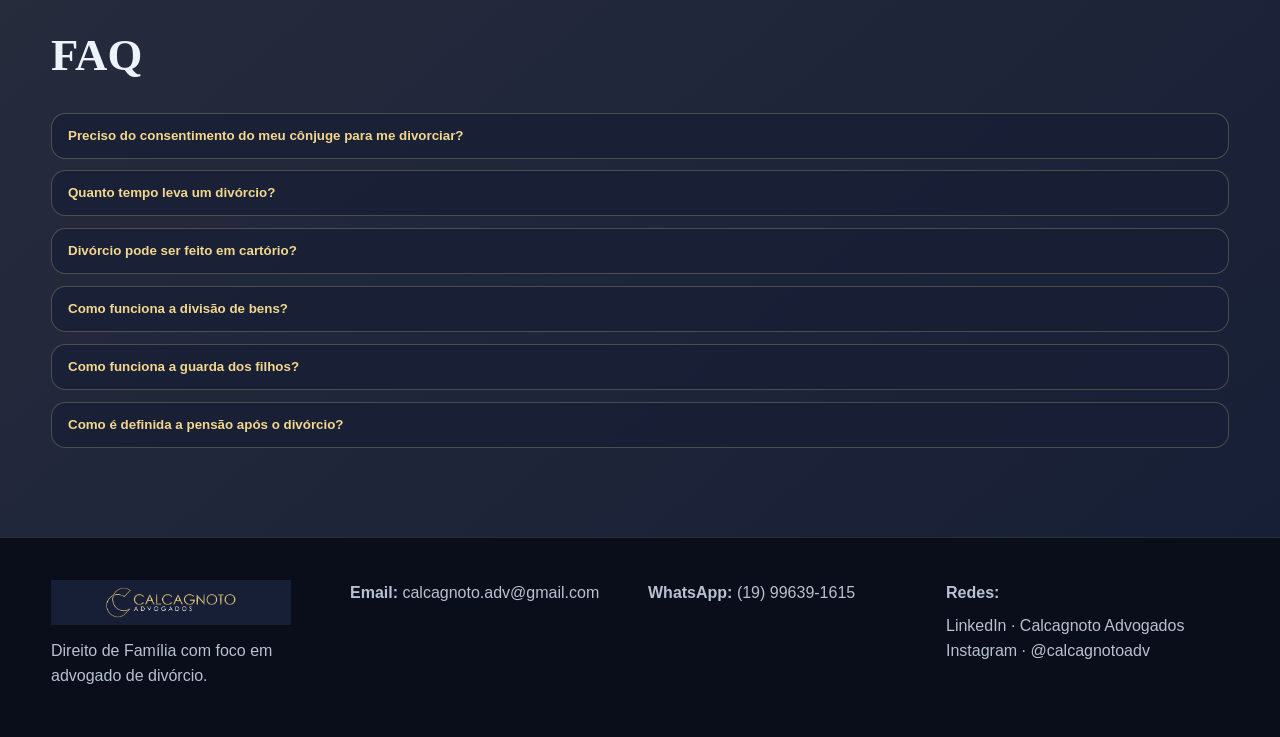
==== commit baf67ea1: "feat: adicionar tag e conversao do Google Ads por clique" ====
--- a/advogado-divorcio/index.html
+++ b/advogado-divorcio/index.html
@@ -24,6 +24,31 @@
   <meta name="twitter:title" content="Advogado de Divórcio | Consensual e Litigioso | Calcagnoto Advogados" />
   <meta name="twitter:description" content="Precisa de advogado de divórcio? Atuamos em divórcio consensual e litigioso, partilha de bens, guarda dos filhos e pensão. Orientação jurídica clara e estratégica." />
   <meta name="twitter:image" content="https://calcagnoto-pensao.vercel.app/assets/og-logo.png?v=2" />
+
+  <!-- Google tag (gtag.js) -->
+  <script async src="https://www.googletagmanager.com/gtag/js?id=AW-16724987587"></script>
+  <script>
+    window.dataLayer = window.dataLayer || [];
+    function gtag(){dataLayer.push(arguments);}
+    gtag('js', new Date());
+
+    gtag('config', 'AW-16724987587');
+  </script>
+  <!-- Event snippet for Contato conversion page -->
+  <script>
+    function gtag_report_conversion(url) {
+      var callback = function () {
+        if (typeof(url) != 'undefined') {
+          window.location = url;
+        }
+      };
+      gtag('event', 'conversion', {
+        'send_to': 'AW-16724987587/vsArCJ-ZqNsZEMOdjKc-',
+        'event_callback': callback
+      });
+      return false;
+    }
+  </script>
 
   <script type="application/ld+json">
     {
@@ -118,7 +143,7 @@
         <a href="#atuacao">Atuação</a>
         <a href="#sobre">Escritório</a>
         <a href="#faq">FAQ</a>
-        <a class="nav-cta" href="https://wa.me/5519996391615" target="_blank" rel="noopener">Falar no WhatsApp</a>
+        <a class="nav-cta" href="https://wa.me/5519996391615" target="_blank" rel="noopener" onclick="return gtag_report_conversion(this.href);">Falar no WhatsApp</a>
       </nav>
     </div>
   </header>
@@ -142,7 +167,7 @@
             <li>Partilha de bens com segurança</li>
           </ul>
           <div class="hero-actions">
-            <a class="btn btn-primary" href="https://wa.me/5519996391615" target="_blank" rel="noopener"><span>Falar no WhatsApp</span></a>
+            <a class="btn btn-primary" href="https://wa.me/5519996391615" target="_blank" rel="noopener" onclick="return gtag_report_conversion(this.href);"><span>Falar no WhatsApp</span></a>
             <a class="btn btn-outline" href="#contato"><span>Agendar consulta</span></a>
           </div>
         </div>
@@ -201,7 +226,7 @@
           </article>
         </div>
         <div class="section-cta">
-          <a class="btn btn-primary" href="https://wa.me/5519996391615" target="_blank" rel="noopener"><span>Quero orientação sobre meu divórcio</span></a>
+          <a class="btn btn-primary" href="https://wa.me/5519996391615" target="_blank" rel="noopener" onclick="return gtag_report_conversion(this.href);"><span>Quero orientação sobre meu divórcio</span></a>
         </div>
       </div>
     </section>
@@ -392,7 +417,7 @@
         <p><strong>Email:</strong> <a href="mailto:calcagnoto.adv@gmail.com">calcagnoto.adv@gmail.com</a></p>
       </div>
       <div>
-        <p><strong>WhatsApp:</strong> <a href="https://wa.me/5519996391615" target="_blank" rel="noopener">(19) 99639-1615</a></p>
+        <p><strong>WhatsApp:</strong> <a href="https://wa.me/5519996391615" target="_blank" rel="noopener" onclick="return gtag_report_conversion(this.href);">(19) 99639-1615</a></p>
       </div>
       <div>
         <p><strong>Redes:</strong></p>
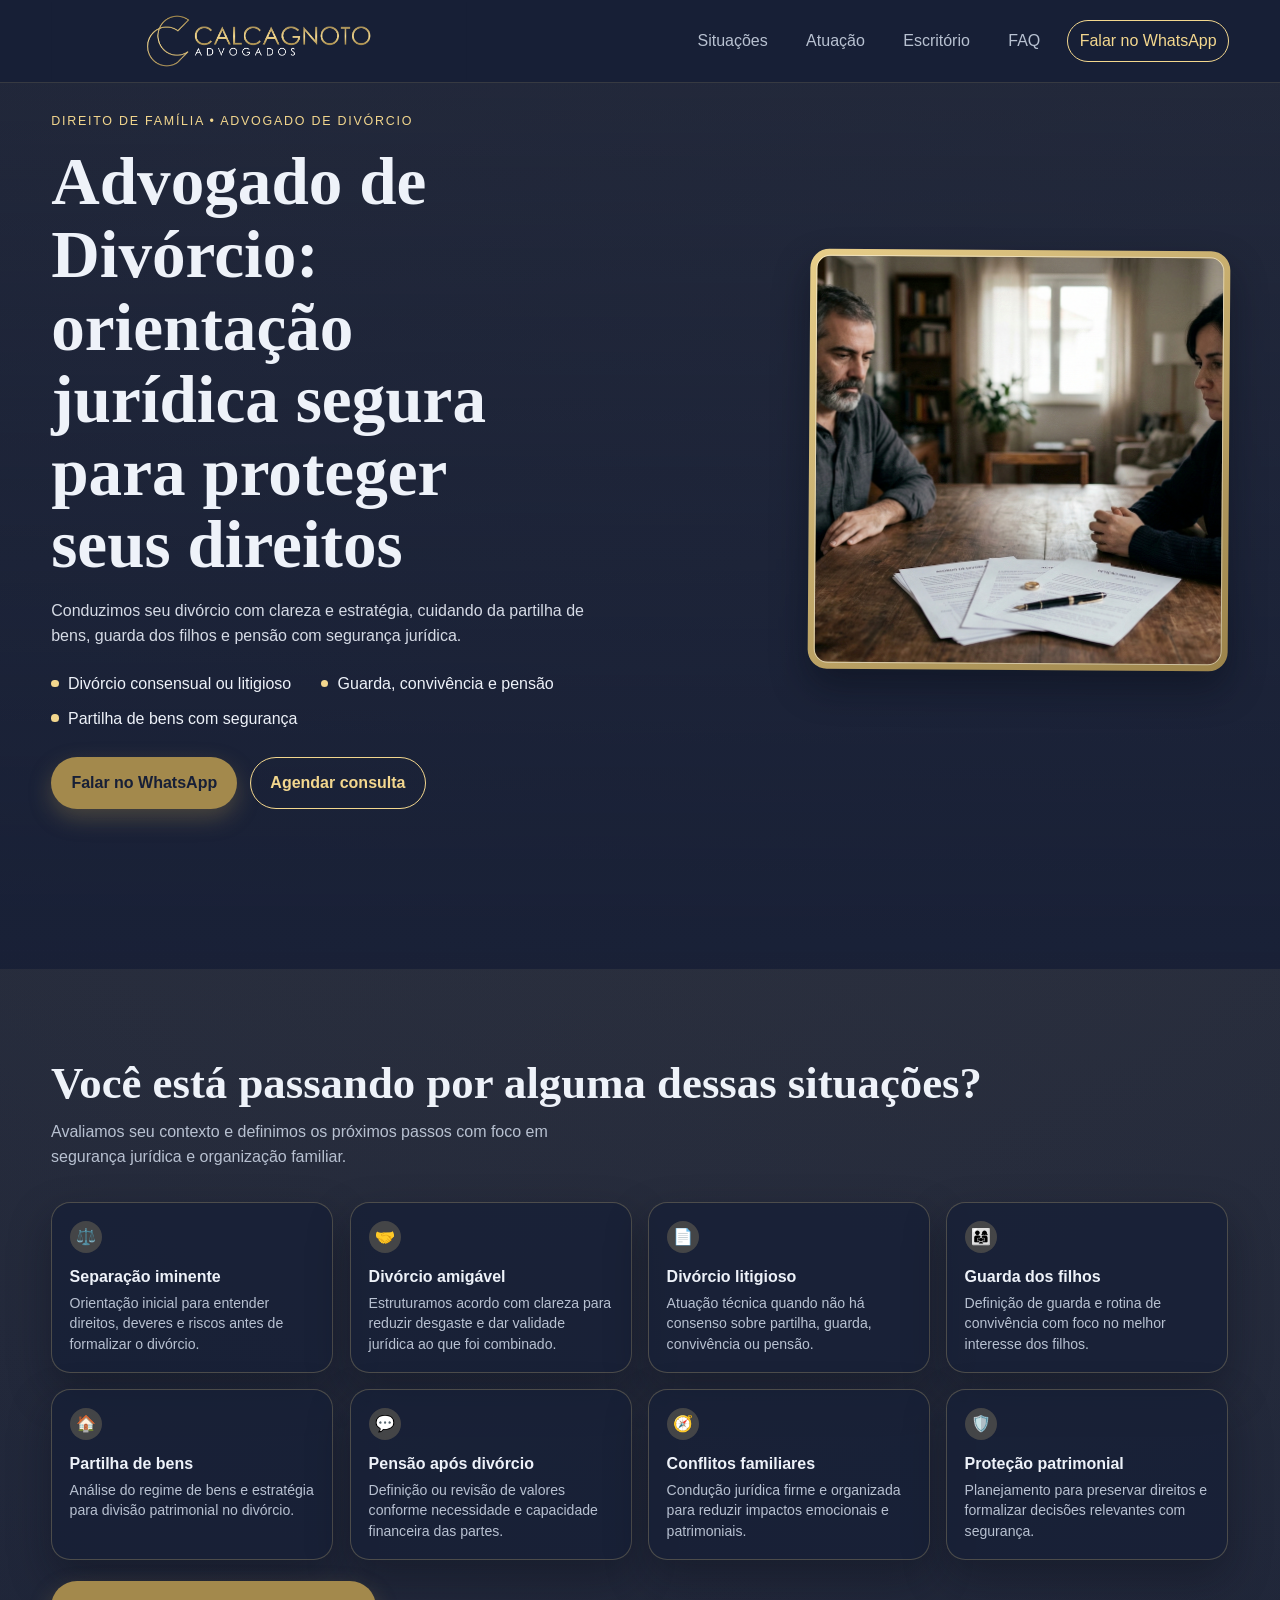
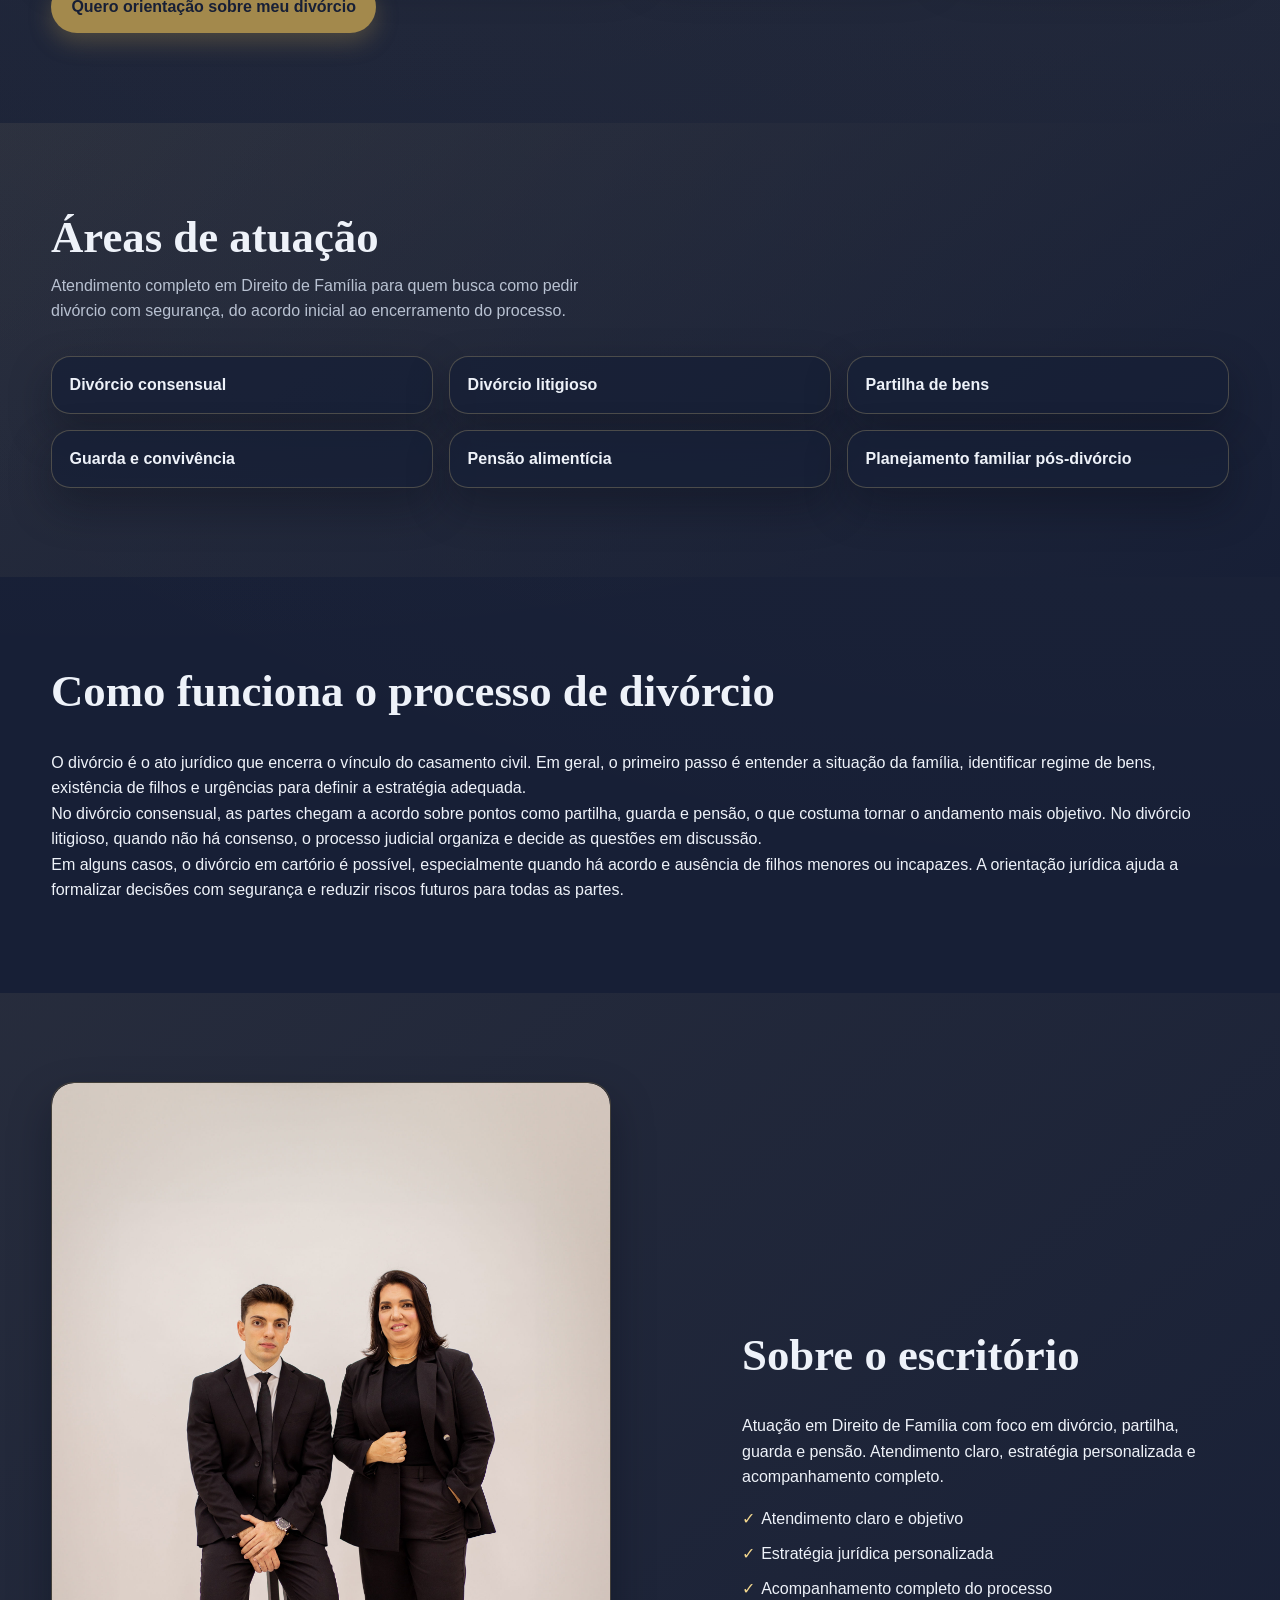
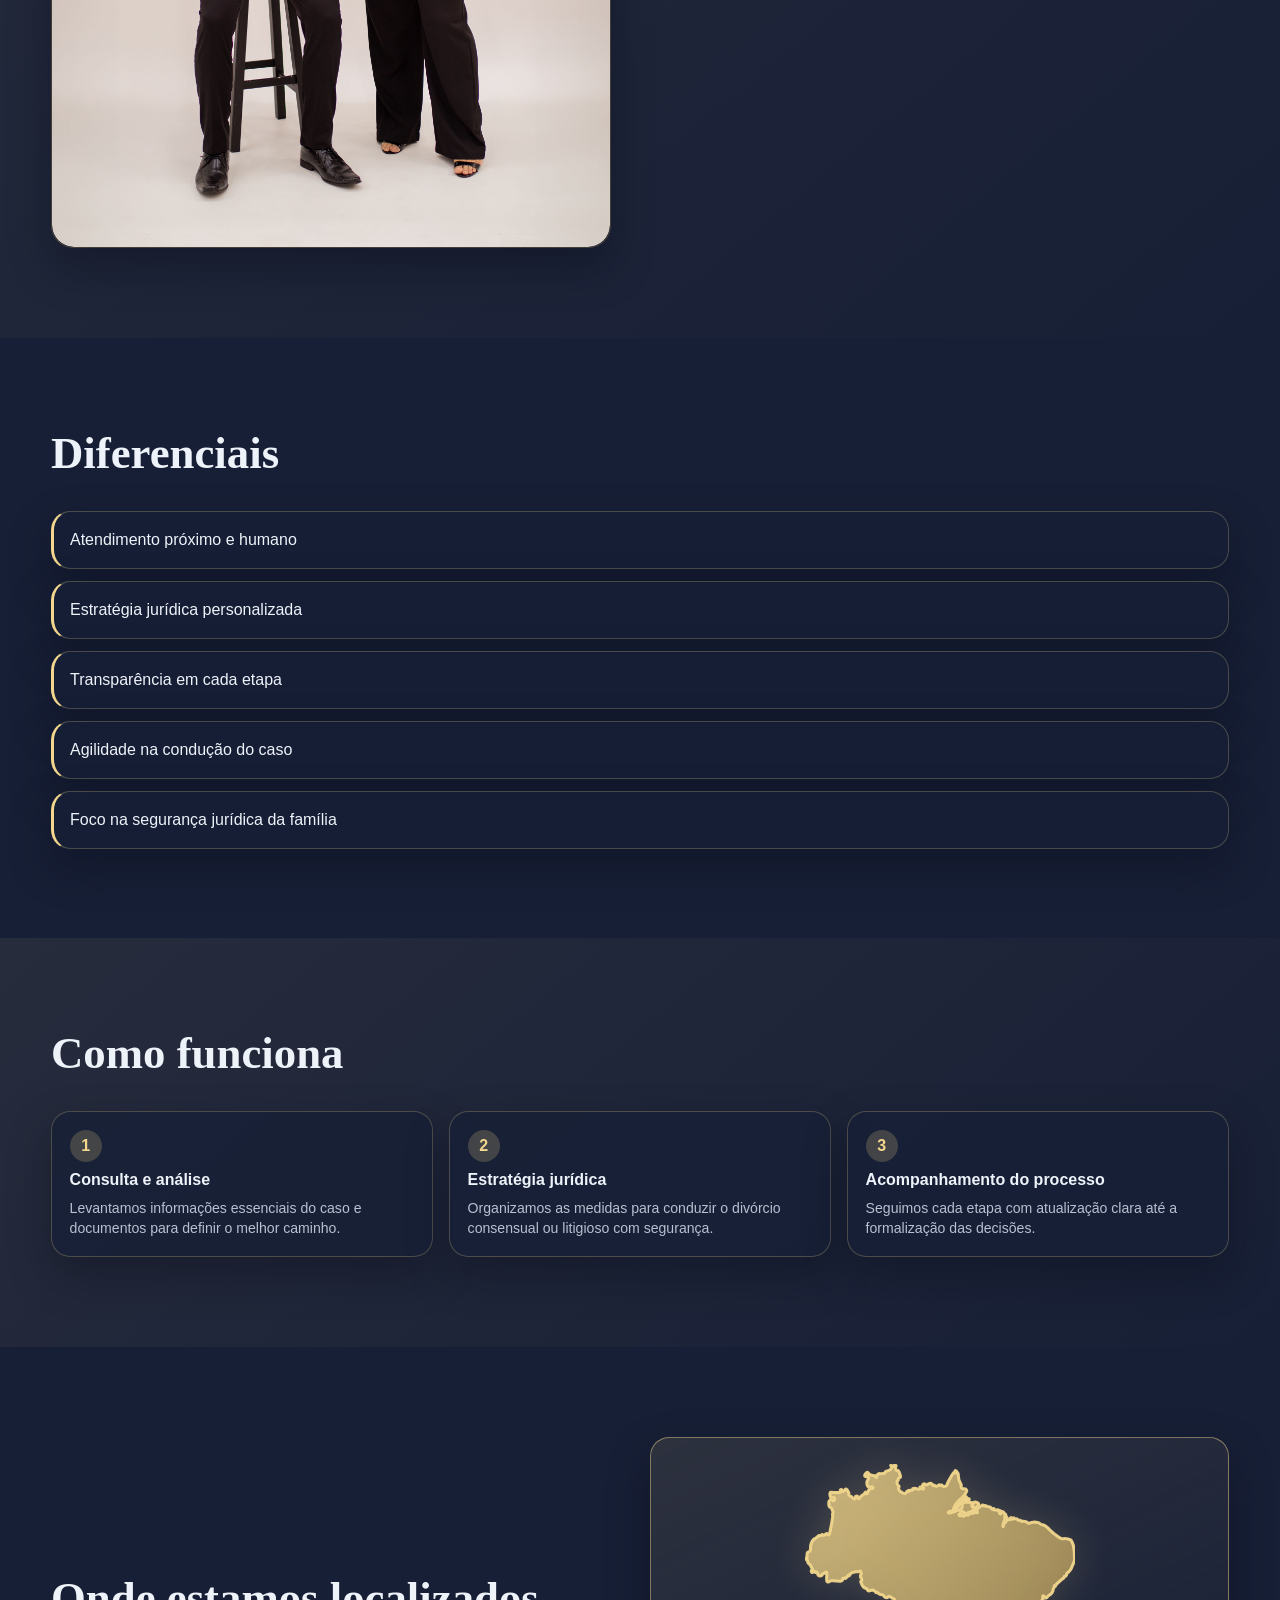
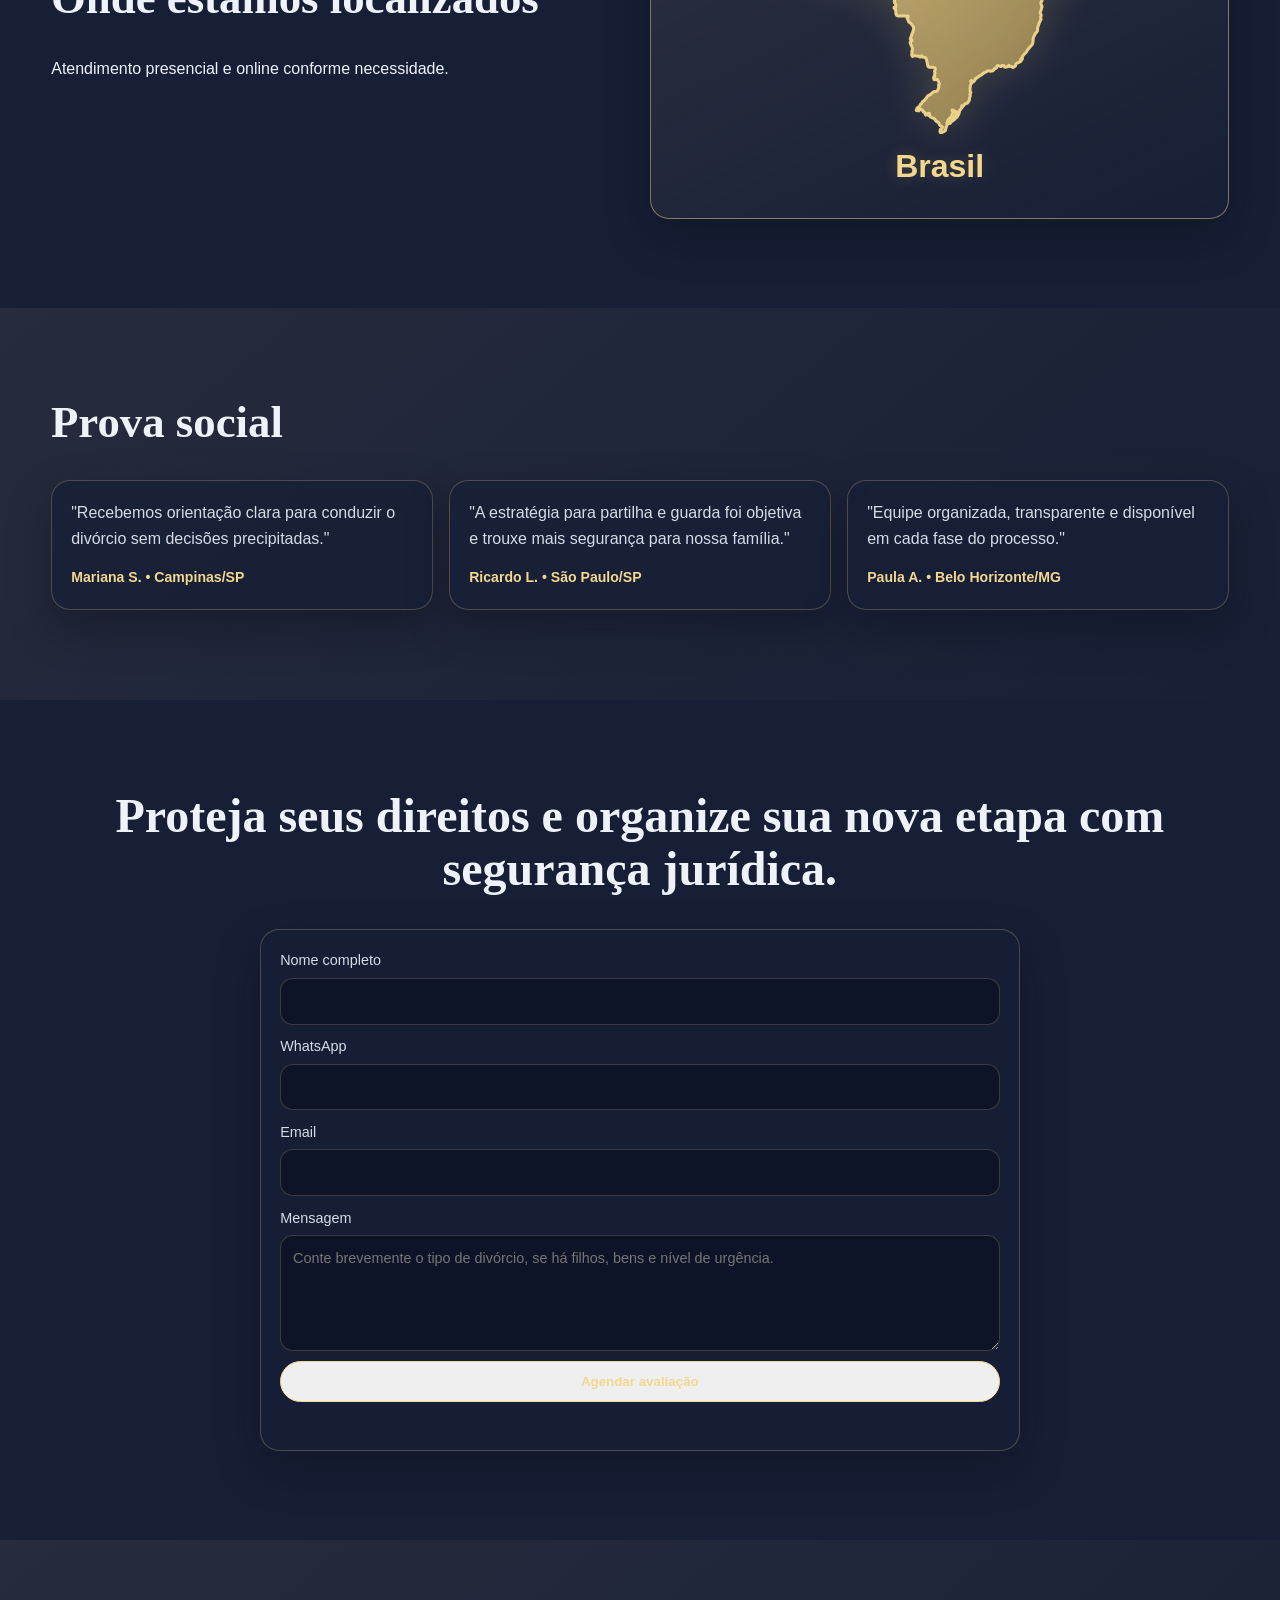
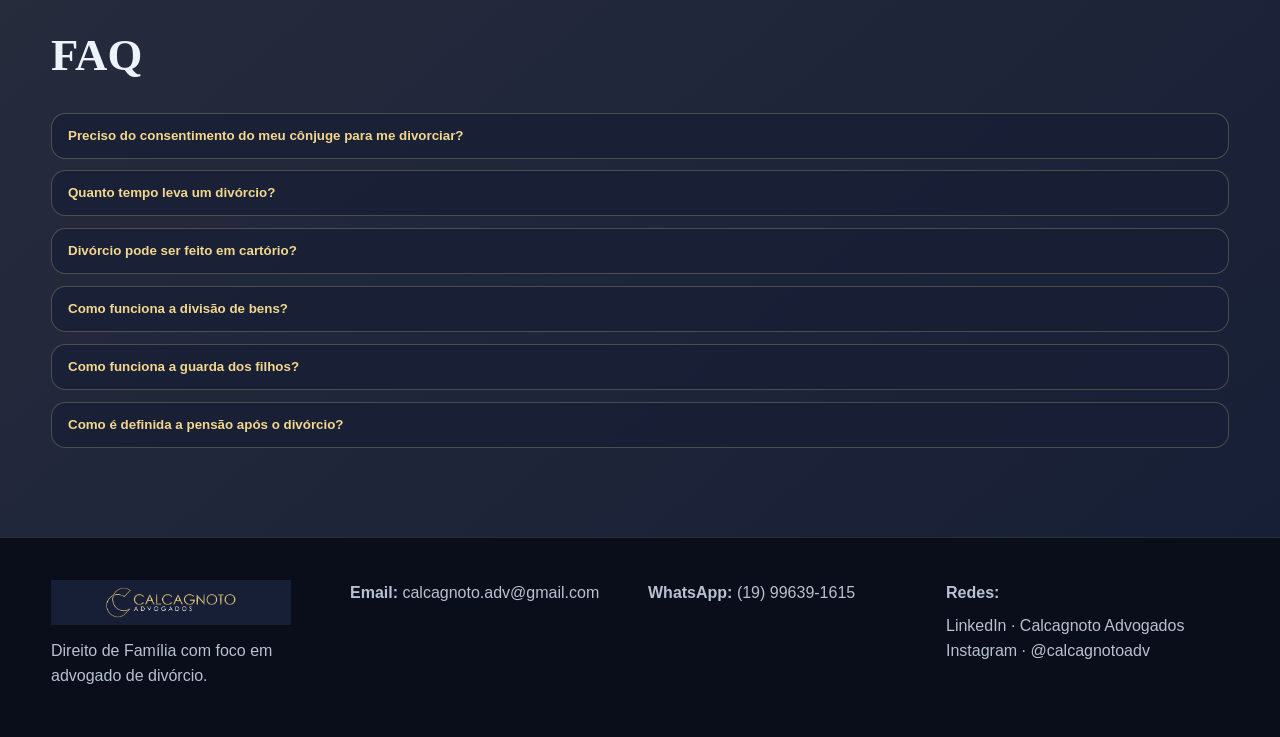
==== commit 4cedf2a8: "feat: adicionar mensagem de origem nos links de whatsapp" ====
--- a/advogado-divorcio/index.html
+++ b/advogado-divorcio/index.html
@@ -143,7 +143,7 @@
         <a href="#atuacao">Atuação</a>
         <a href="#sobre">Escritório</a>
         <a href="#faq">FAQ</a>
-        <a class="nav-cta" href="https://wa.me/5519996391615" target="_blank" rel="noopener" onclick="return gtag_report_conversion(this.href);">Falar no WhatsApp</a>
+        <a class="nav-cta" href="https://wa.me/5519996391615?text=Ol%C3%A1%21%20Vim%20da%20p%C3%A1gina%20Advogado%20de%20Div%C3%B3rcio%20e%20gostaria%20de%20falar%20com%20a%20equipe." target="_blank" rel="noopener" onclick="return gtag_report_conversion(this.href);">Falar no WhatsApp</a>
       </nav>
     </div>
   </header>
@@ -167,7 +167,7 @@
             <li>Partilha de bens com segurança</li>
           </ul>
           <div class="hero-actions">
-            <a class="btn btn-primary" href="https://wa.me/5519996391615" target="_blank" rel="noopener" onclick="return gtag_report_conversion(this.href);"><span>Falar no WhatsApp</span></a>
+            <a class="btn btn-primary" href="https://wa.me/5519996391615?text=Ol%C3%A1%21%20Vim%20da%20p%C3%A1gina%20Advogado%20de%20Div%C3%B3rcio%20e%20gostaria%20de%20falar%20com%20a%20equipe." target="_blank" rel="noopener" onclick="return gtag_report_conversion(this.href);"><span>Falar no WhatsApp</span></a>
             <a class="btn btn-outline" href="#contato"><span>Agendar consulta</span></a>
           </div>
         </div>
@@ -226,7 +226,7 @@
           </article>
         </div>
         <div class="section-cta">
-          <a class="btn btn-primary" href="https://wa.me/5519996391615" target="_blank" rel="noopener" onclick="return gtag_report_conversion(this.href);"><span>Quero orientação sobre meu divórcio</span></a>
+          <a class="btn btn-primary" href="https://wa.me/5519996391615?text=Ol%C3%A1%21%20Vim%20da%20p%C3%A1gina%20Advogado%20de%20Div%C3%B3rcio%20e%20gostaria%20de%20falar%20com%20a%20equipe." target="_blank" rel="noopener" onclick="return gtag_report_conversion(this.href);"><span>Quero orientação sobre meu divórcio</span></a>
         </div>
       </div>
     </section>
@@ -417,7 +417,7 @@
         <p><strong>Email:</strong> <a href="mailto:calcagnoto.adv@gmail.com">calcagnoto.adv@gmail.com</a></p>
       </div>
       <div>
-        <p><strong>WhatsApp:</strong> <a href="https://wa.me/5519996391615" target="_blank" rel="noopener" onclick="return gtag_report_conversion(this.href);">(19) 99639-1615</a></p>
+        <p><strong>WhatsApp:</strong> <a href="https://wa.me/5519996391615?text=Ol%C3%A1%21%20Vim%20da%20p%C3%A1gina%20Advogado%20de%20Div%C3%B3rcio%20e%20gostaria%20de%20falar%20com%20a%20equipe." target="_blank" rel="noopener" onclick="return gtag_report_conversion(this.href);">(19) 99639-1615</a></p>
       </div>
       <div>
         <p><strong>Redes:</strong></p>
